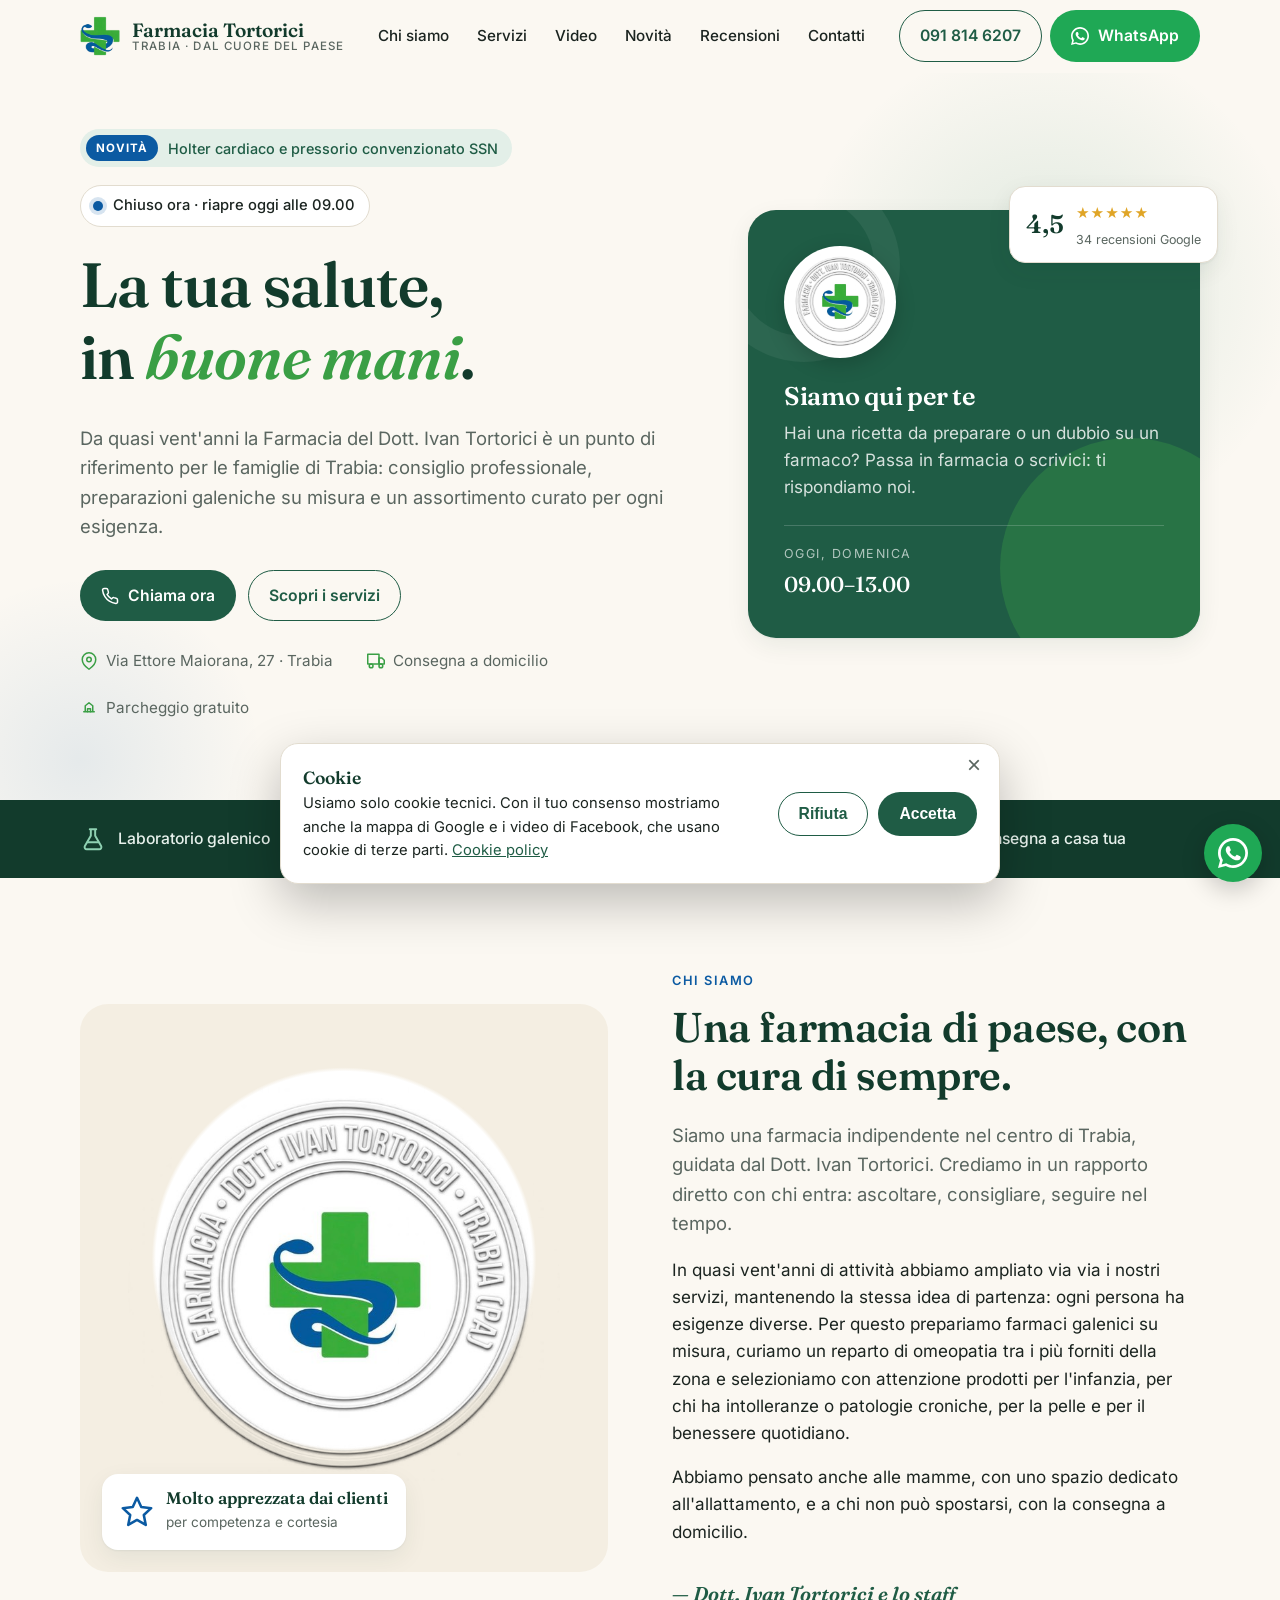
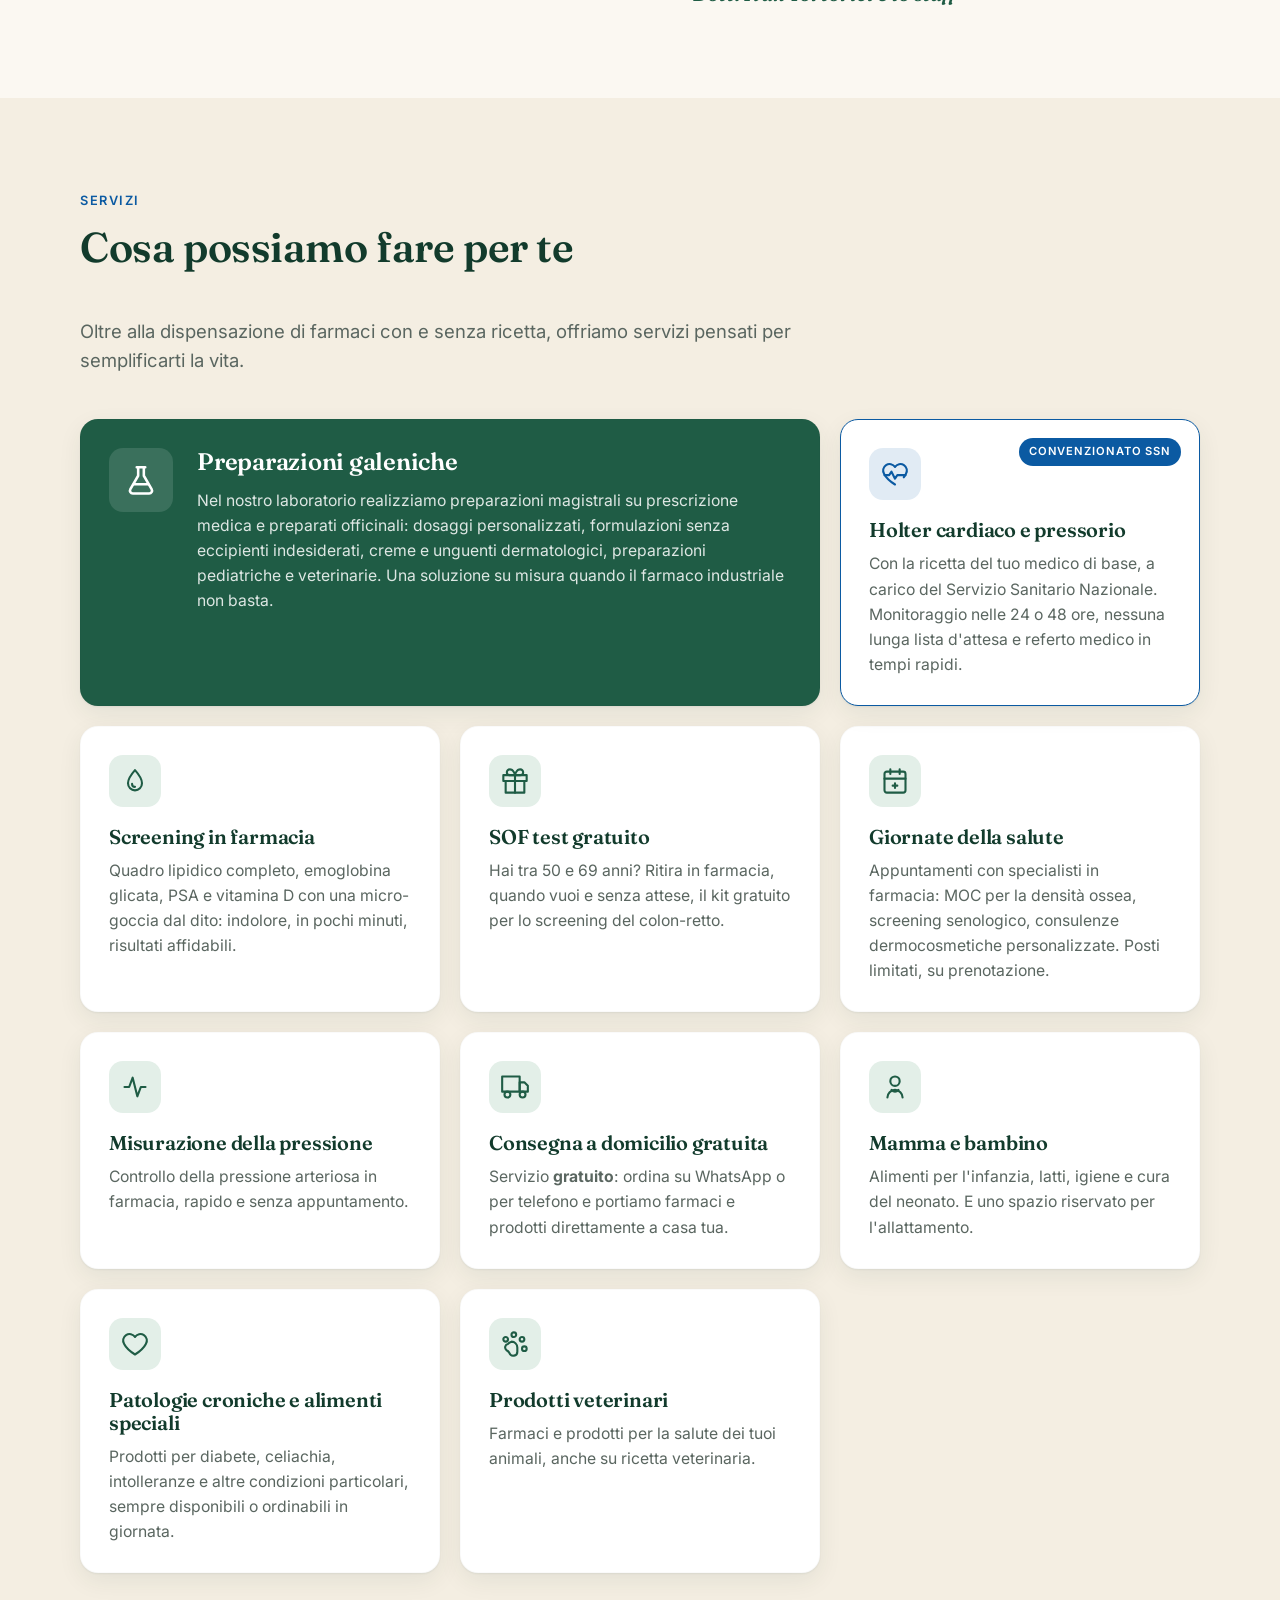
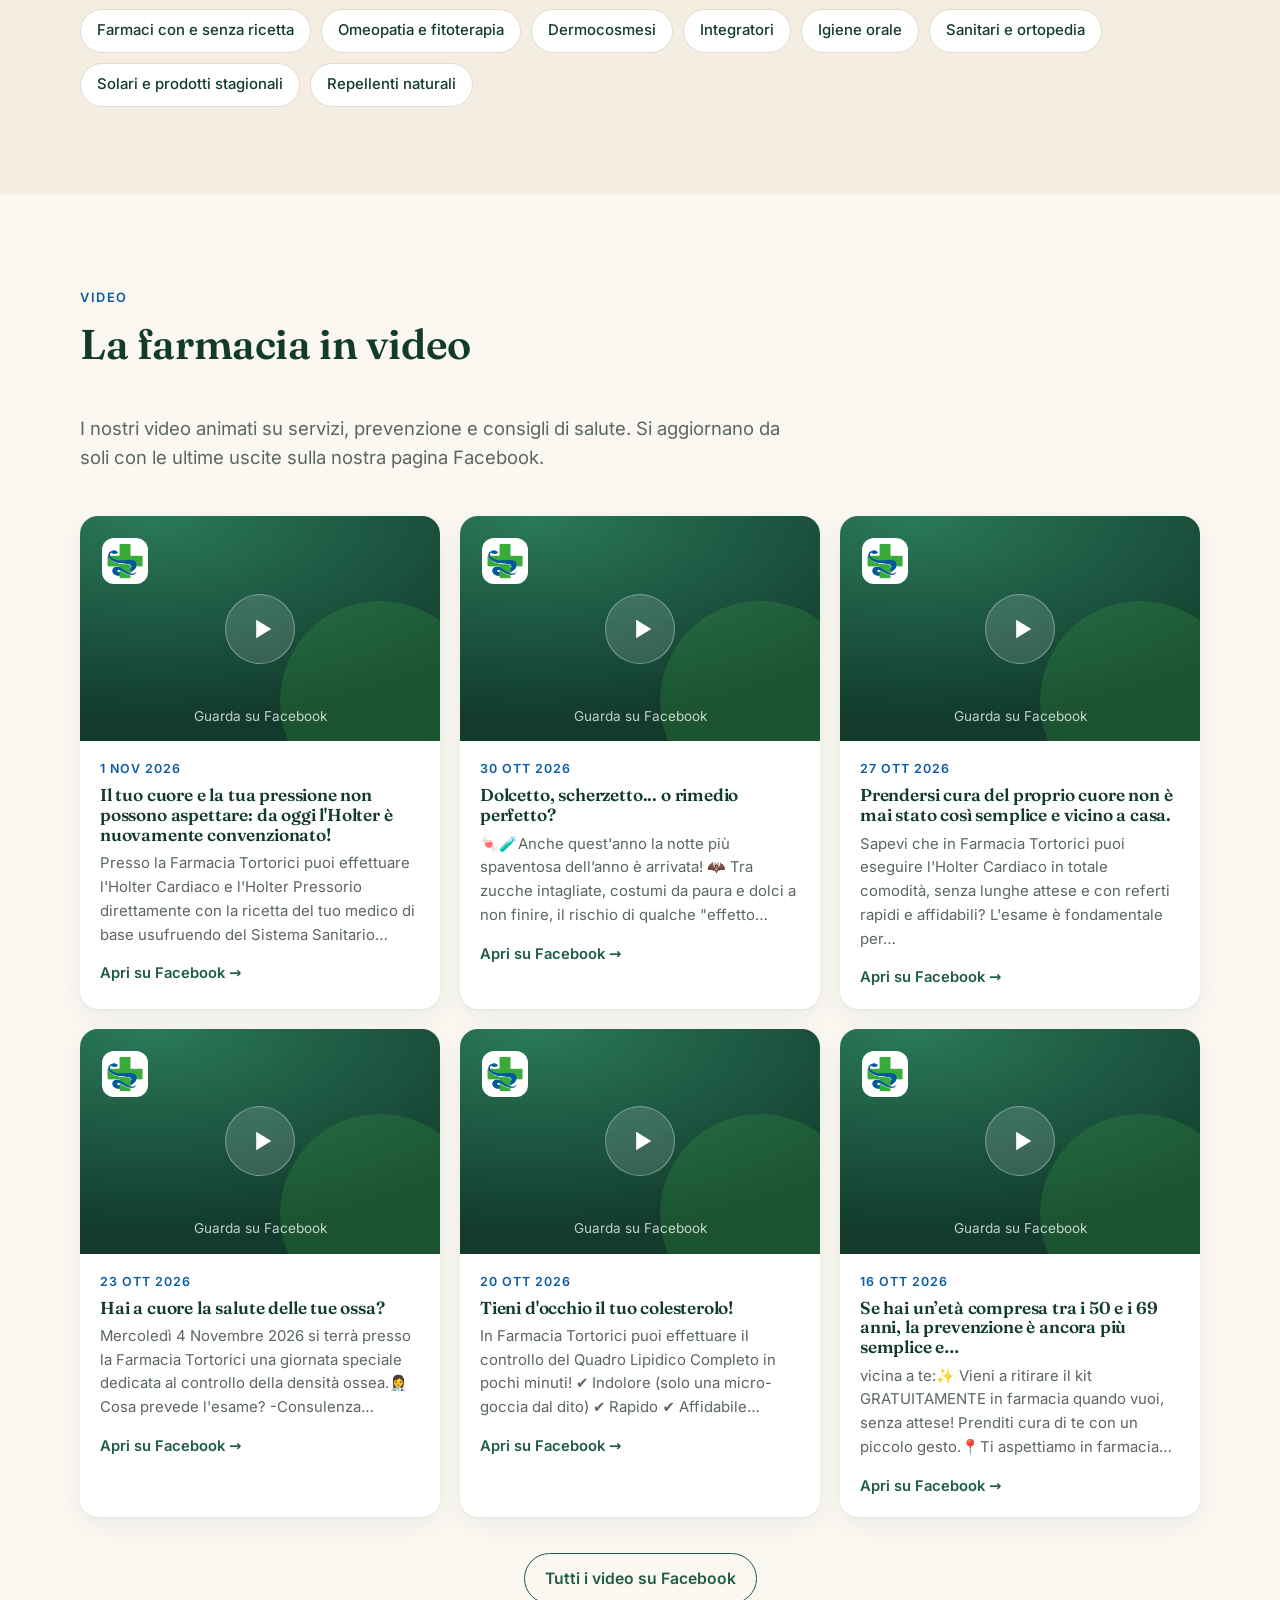
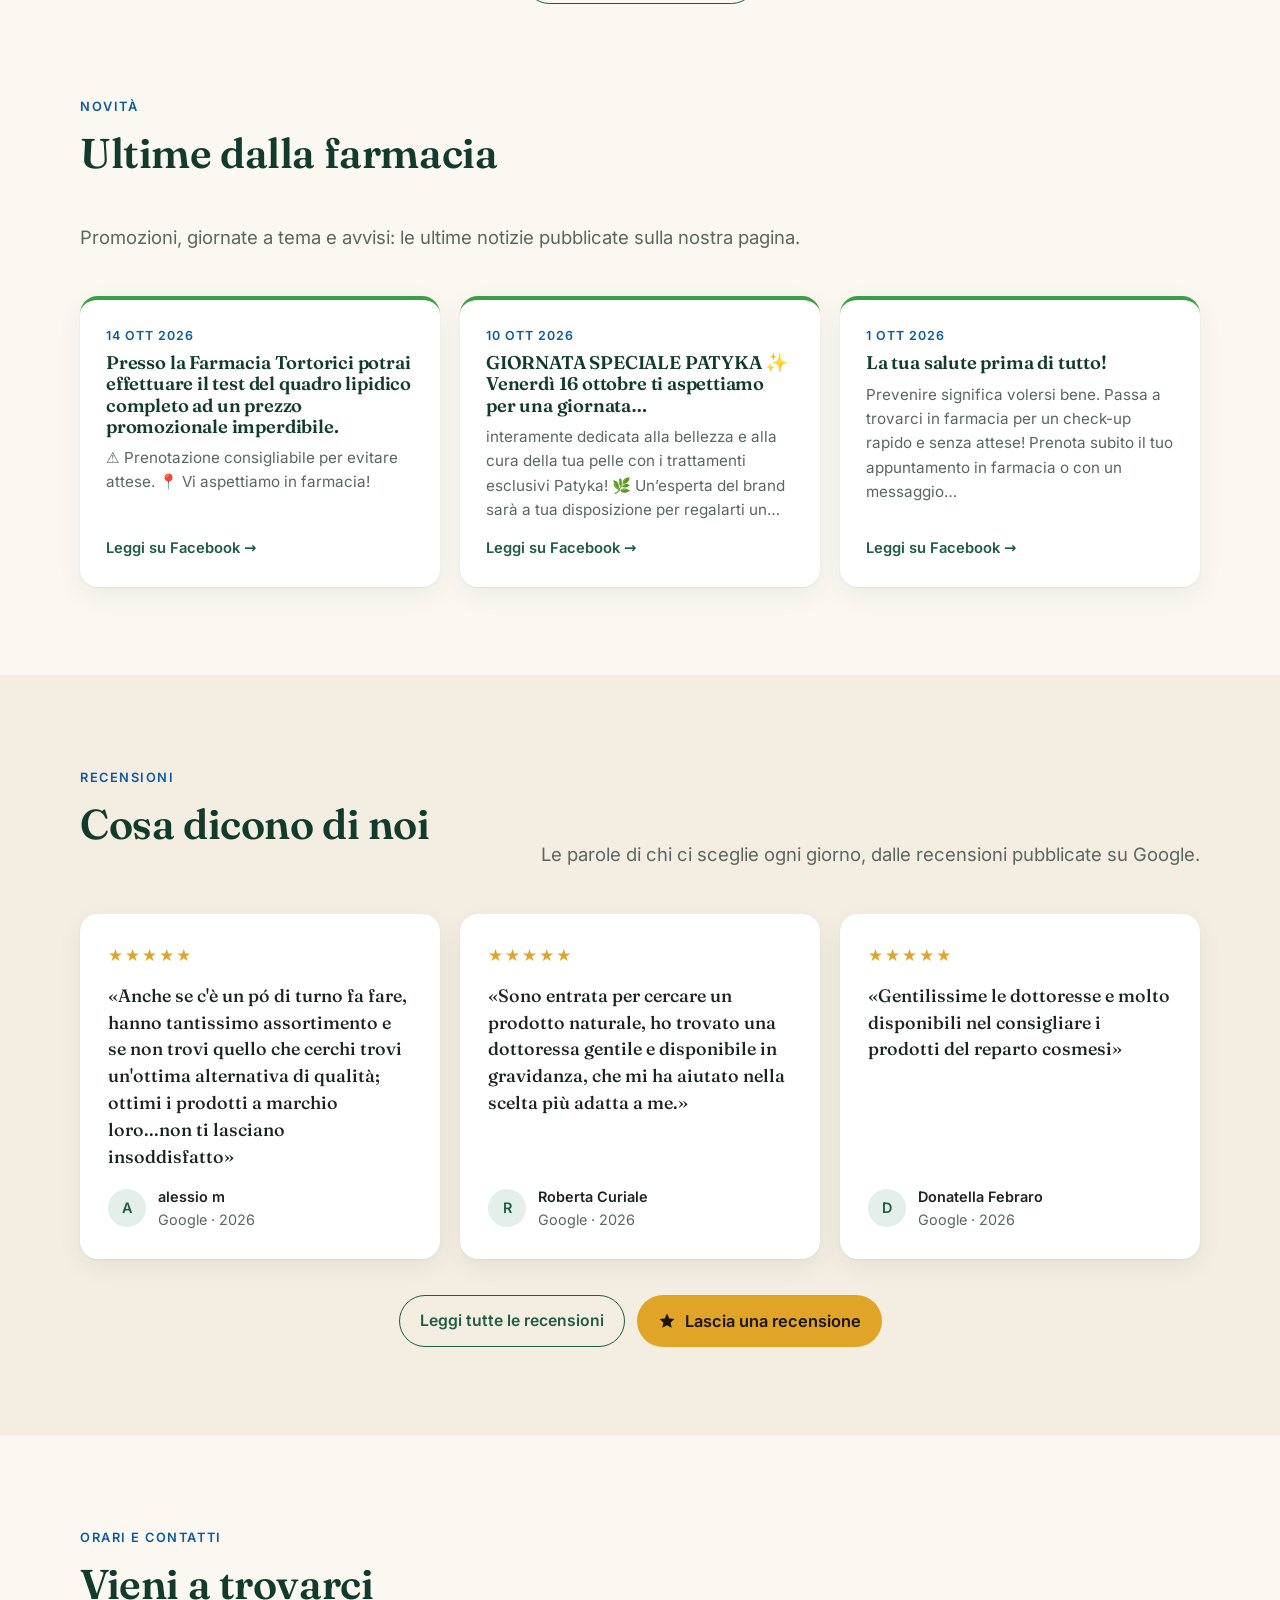
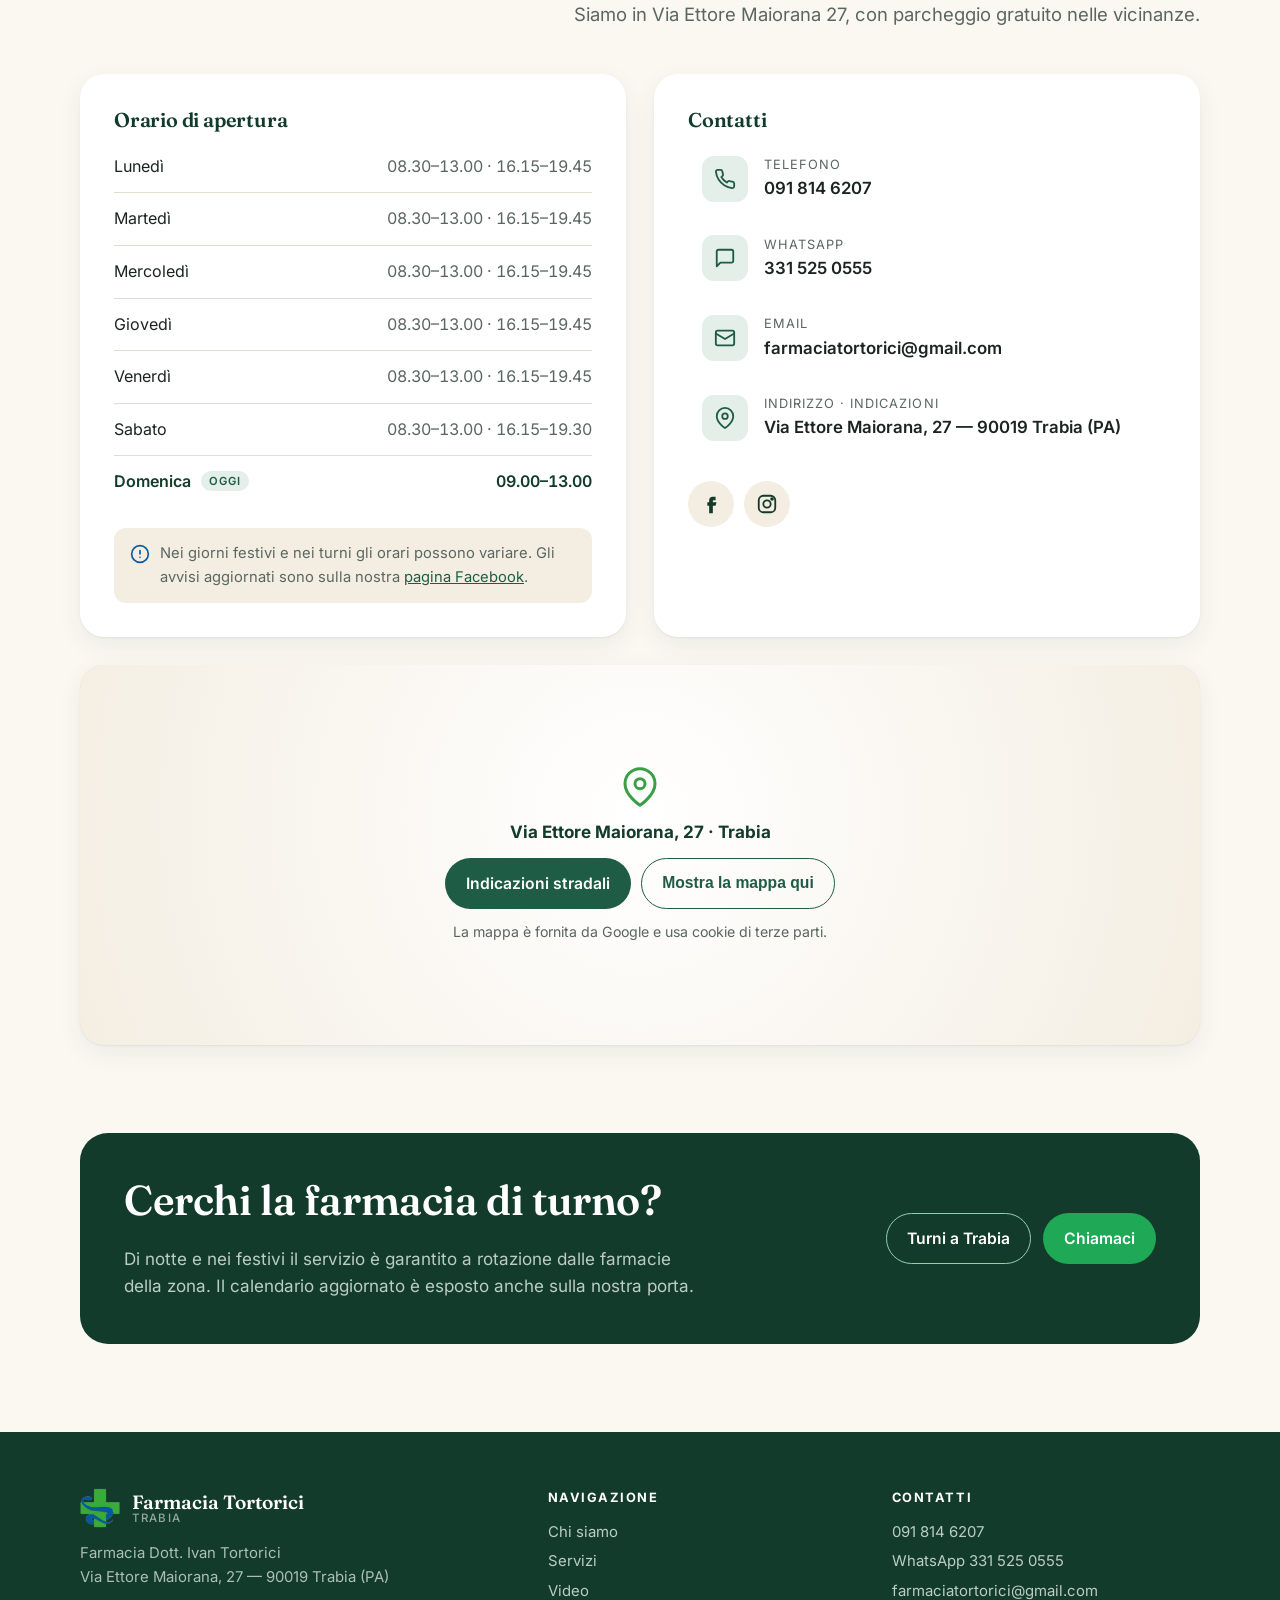
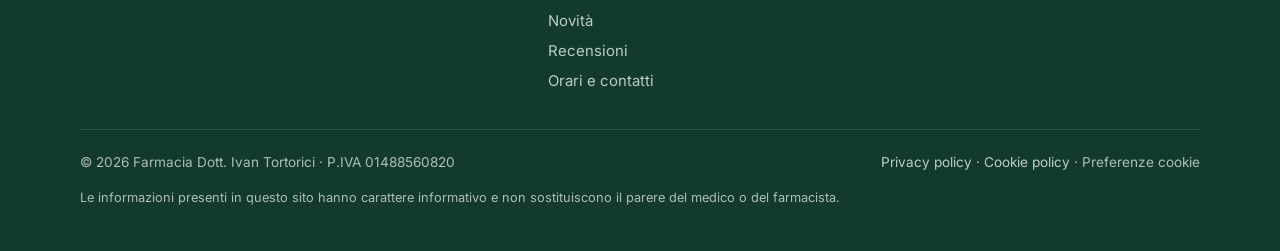
==== index.html @ 3cf0e22f "Sito ufficiale Farmacia Dott. Ivan Tortorici Sito statico per Cloudflare Pages con recensioni (D1), " ====
<!doctype html>
<html lang="it">
<head>
<meta charset="utf-8">
<meta name="viewport" content="width=device-width, initial-scale=1">
<title>Farmacia Tortorici · Trabia</title>
<meta name="description" content="Farmacia Dott. Ivan Tortorici a Trabia (PA), Via Ettore Maiorana 27. Preparazioni galeniche, omeopatia, prodotti per l'infanzia, consegna a domicilio. Tel. 091 814 6207.">
<meta name="theme-color" content="#1f5c45">
<meta property="og:title" content="Farmacia Tortorici · Trabia">
<meta property="og:description" content="La farmacia di fiducia di Trabia: consiglio professionale, preparazioni galeniche, omeopatia e consegna a domicilio.">
<meta property="og:type" content="website">
<link rel="icon" type="image/png" href="img/favicon.png">
<link rel="preload" href="fonts/inter.woff2" as="font" type="font/woff2" crossorigin>
<link rel="preload" href="fonts/fraunces.woff2" as="font" type="font/woff2" crossorigin>

<script type="application/ld+json">
{
  "@context": "https://schema.org",
  "@type": "Pharmacy",
  "name": "Farmacia Dott. Ivan Tortorici",
  "address": {
    "@type": "PostalAddress",
    "streetAddress": "Via Ettore Maiorana, 27",
    "postalCode": "90019",
    "addressLocality": "Trabia",
    "addressRegion": "PA",
    "addressCountry": "IT"
  },
  "telephone": "+39 091 814 6207",
  "email": "farmaciatortorici@gmail.com",
  "vatID": "IT01488560820",
  "sameAs": [
    "https://www.facebook.com/farmatortorici/",
    "https://www.instagram.com/farmaciatortorici_trabia/"
  ],
  "openingHoursSpecification": [
    { "@type": "OpeningHoursSpecification", "dayOfWeek": ["Monday","Tuesday","Wednesday","Thursday","Friday","Saturday"], "opens": "08:30", "closes": "13:00" },
    { "@type": "OpeningHoursSpecification", "dayOfWeek": ["Monday","Tuesday","Wednesday","Thursday","Friday"], "opens": "16:15", "closes": "19:45" },
    { "@type": "OpeningHoursSpecification", "dayOfWeek": "Saturday", "opens": "16:15", "closes": "19:30" },
    { "@type": "OpeningHoursSpecification", "dayOfWeek": "Sunday", "opens": "09:00", "closes": "13:00" }
  ]
}
</script>

<link rel="stylesheet" href="style.css">
</head>
<body>
<a href="#main" class="skip">Vai al contenuto</a>

<!-- ============ HEADER ============ -->
<header class="top" id="top">
  <div class="wrap nav">
    <a href="#top" class="brand" aria-label="Farmacia Tortorici, torna all'inizio">
      <img class="brand-mark" src="img/logo-croce.png" alt="" width="40" height="40">
      <span class="brand-name">Farmacia Tortorici<small>Trabia · dal cuore del paese</small></span>
    </a>
    <ul class="menu" id="menu">
      <li><a href="#chi-siamo">Chi siamo</a></li>
      <li><a href="#servizi">Servizi</a></li>
      <li><a href="#video">Video</a></li>
      <li><a href="#novita">Novità</a></li>
      <li><a href="recensioni.html">Recensioni</a></li>
      <li><a href="#orari">Contatti</a></li>
    </ul>
    <div class="nav-cta">
      <a class="btn btn-ghost" href="tel:+390918146207">091 814 6207</a>
      <a class="btn btn-wa" href="https://wa.me/393315250555" target="_blank" rel="noopener" aria-label="Scrivici su WhatsApp">
        <svg viewBox="0 0 24 24" fill="currentColor" aria-hidden="true"><path d="M17.5 14.4c-.3-.1-1.7-.8-2-.9-.3-.1-.5-.1-.7.1-.2.3-.8.9-.9 1.1-.2.2-.3.2-.6.1-.3-.1-1.2-.5-2.3-1.4-.9-.8-1.4-1.7-1.6-2-.2-.3 0-.5.1-.6l.4-.5c.1-.2.2-.3.3-.5.1-.2 0-.4 0-.5l-.9-2.2c-.2-.6-.5-.5-.7-.5h-.6c-.2 0-.5.1-.8.4-.3.3-1 1-1 2.5s1.1 2.9 1.2 3.1c.1.2 2.1 3.2 5.1 4.5.7.3 1.3.5 1.7.6.7.2 1.4.2 1.9.1.6-.1 1.7-.7 1.9-1.4.2-.7.2-1.2.2-1.4-.1-.1-.3-.2-.6-.3zM12 21.8c-1.8 0-3.5-.5-5-1.4l-.4-.2-3.7 1 1-3.6-.2-.4C2.7 15.6 2.2 13.8 2.2 12 2.2 6.6 6.6 2.2 12 2.2c2.6 0 5.1 1 6.9 2.9 1.8 1.8 2.9 4.3 2.9 6.9 0 5.4-4.4 9.8-9.8 9.8zM20.5 3.5C18.2 1.2 15.2 0 12 0 5.4 0 0 5.4 0 12c0 2.1.6 4.2 1.6 6L0 24l6.2-1.6c1.8 1 3.8 1.5 5.8 1.5 6.6 0 12-5.4 12-12 0-3.2-1.2-6.2-3.5-8.4z"/></svg>
        <span>WhatsApp</span>
      </a>
      <button class="burger" id="burger" aria-label="Apri menu" aria-expanded="false" aria-controls="menu">
        <svg viewBox="0 0 24 24" fill="none" stroke="currentColor" stroke-width="2" stroke-linecap="round"><path d="M4 7h16M4 12h16M4 17h16"/></svg>
      </button>
    </div>
  </div>
</header>

<main id="main">

<!-- ============ HERO ============ -->
<section class="hero">
  <div class="wrap hero-grid">
    <div class="reveal">
      <a class="novita" href="#holter"><b>Novità</b> Holter cardiaco e pressorio convenzionato SSN</a><br>
      <div class="status" id="status"><span class="dot" id="status-dot"></span><span id="status-text">Controllo orari…</span></div>
      <h1>La tua salute,<br>in <em>buone mani</em>.</h1>
      <p class="lead">Da quasi vent'anni la Farmacia del Dott. Ivan Tortorici è un punto di riferimento per le famiglie di Trabia: consiglio professionale, preparazioni galeniche su misura e un assortimento curato per ogni esigenza.</p>
      <div class="hero-actions">
        <a class="btn btn-primary" href="tel:+390918146207">
          <svg viewBox="0 0 24 24" fill="none" stroke="currentColor" stroke-width="2" stroke-linecap="round" stroke-linejoin="round" aria-hidden="true"><path d="M22 16.9v3a2 2 0 0 1-2.2 2 19.8 19.8 0 0 1-8.6-3.1 19.5 19.5 0 0 1-6-6A19.8 19.8 0 0 1 2.1 4.2 2 2 0 0 1 4.1 2h3a2 2 0 0 1 2 1.7c.1 1 .4 1.9.7 2.8a2 2 0 0 1-.5 2.1L8 9.9a16 16 0 0 0 6 6l1.3-1.3a2 2 0 0 1 2.1-.4c.9.3 1.8.6 2.8.7a2 2 0 0 1 1.7 2z"/></svg>
          Chiama ora
        </a>
        <a class="btn btn-ghost" href="#servizi">Scopri i servizi</a>
      </div>
      <div class="hero-facts">
        <div><svg viewBox="0 0 24 24" fill="none" stroke="currentColor" stroke-width="2" stroke-linecap="round" stroke-linejoin="round" aria-hidden="true"><path d="M21 10c0 7-9 13-9 13S3 17 3 10a9 9 0 0 1 18 0z"/><circle cx="12" cy="10" r="3"/></svg>Via Ettore Maiorana, 27 · Trabia</div>
        <div><svg viewBox="0 0 24 24" fill="none" stroke="currentColor" stroke-width="2" stroke-linecap="round" stroke-linejoin="round" aria-hidden="true"><rect x="1" y="3" width="15" height="13"/><path d="M16 8h4l3 3v5h-7V8z"/><circle cx="5.5" cy="18.5" r="2.5"/><circle cx="18.5" cy="18.5" r="2.5"/></svg>Consegna a domicilio</div>
        <div><svg viewBox="0 0 24 24" fill="none" stroke="currentColor" stroke-width="2" stroke-linecap="round" stroke-linejoin="round" aria-hidden="true"><path d="M5 17h14M7 17V9l5-4 5 4v8"/><path d="M10 17v-4h4v4"/></svg>Parcheggio gratuito</div>
      </div>
    </div>

    <div class="hero-card-wrap reveal">
    <aside class="hero-card" aria-label="Orario di oggi">
      <img class="seal" src="img/logo-sigillo.jpg" alt="Logo Farmacia Dott. Ivan Tortorici, Trabia">
      <h2>Siamo qui per te</h2>
      <p>Hai una ricetta da preparare o un dubbio su un farmaco? Passa in farmacia o scrivici: ti rispondiamo noi.</p>
      <div class="today">
        <div class="today-label" id="today-label">Oggi</div>
        <div class="today-hours" id="today-hours">—</div>
      </div>
    </aside>
    <a class="rating-chip" href="recensioni.html">
      <span class="score">4,5</span>
      <span><span class="stars" aria-hidden="true">★★★★★</span><small id="chip-count">Recensioni Google</small></span>
    </a>
    </div>
  </div>
</section>

<!-- ============ STRIP ============ -->
<div class="strip" aria-label="I nostri punti di forza">
  <div class="wrap">
    <ul>
      <li><svg viewBox="0 0 24 24" fill="none" stroke="currentColor" stroke-width="1.8" stroke-linecap="round" stroke-linejoin="round" aria-hidden="true"><path d="M9 3h6M10 3v6L4.5 18.5A2 2 0 0 0 6.2 21.5h11.6a2 2 0 0 0 1.7-3L14 9V3"/><path d="M7 15h10"/></svg>Laboratorio galenico</li>
      <li><svg viewBox="0 0 24 24" fill="none" stroke="currentColor" stroke-width="1.8" stroke-linecap="round" stroke-linejoin="round" aria-hidden="true"><path d="M12 21s-7-4.4-9.3-9A5.4 5.4 0 0 1 12 6a5.4 5.4 0 0 1 9.3 6c-.5 1-1.1 1.9-1.8 2.8"/><path d="M3 13h4l2-3 3 6 2-3h7"/></svg>Holter in convenzione</li>
      <li><svg viewBox="0 0 24 24" fill="none" stroke="currentColor" stroke-width="1.8" stroke-linecap="round" stroke-linejoin="round" aria-hidden="true"><circle cx="12" cy="8" r="5"/><path d="M3 21a9 9 0 0 1 18 0"/></svg>Consiglio personalizzato</li>
      <li><svg viewBox="0 0 24 24" fill="none" stroke="currentColor" stroke-width="1.8" stroke-linecap="round" stroke-linejoin="round" aria-hidden="true"><path d="M3 9l9-6 9 6v11a1 1 0 0 1-1 1H4a1 1 0 0 1-1-1z"/><path d="M9 21V12h6v9"/></svg>Consegna a casa tua</li>
    </ul>
  </div>
</div>

<!-- ============ CHI SIAMO ============ -->
<section id="chi-siamo">
  <div class="wrap about-grid">
    <div class="about-visual reveal">
      <img class="seal-big" src="img/logo-sigillo.jpg" alt="Sigillo della Farmacia Dott. Ivan Tortorici, Trabia (PA)">
      <div class="about-badge">
        <svg viewBox="0 0 24 24" fill="none" stroke="currentColor" stroke-width="1.8" stroke-linecap="round" stroke-linejoin="round" aria-hidden="true"><path d="M12 2l3 6.5 7 .8-5.2 4.8 1.4 7L12 17.6 5.8 21.1l1.4-7L2 9.3l7-.8z"/></svg>
        <div><strong>Molto apprezzata dai clienti</strong><span>per competenza e cortesia</span></div>
      </div>
    </div>
    <div class="reveal">
      <span class="eyebrow">Chi siamo</span>
      <h2>Una farmacia di paese, con la cura di sempre.</h2>
      <p class="lead">Siamo una farmacia indipendente nel centro di Trabia, guidata dal Dott. Ivan Tortorici. Crediamo in un rapporto diretto con chi entra: ascoltare, consigliare, seguire nel tempo.</p>
      <p>In quasi vent'anni di attività abbiamo ampliato via via i nostri servizi, mantenendo la stessa idea di partenza: ogni persona ha esigenze diverse. Per questo prepariamo farmaci galenici su misura, curiamo un reparto di omeopatia tra i più forniti della zona e selezioniamo con attenzione prodotti per l'infanzia, per chi ha intolleranze o patologie croniche, per la pelle e per il benessere quotidiano.</p>
      <p>Abbiamo pensato anche alle mamme, con uno spazio dedicato all'allattamento, e a chi non può spostarsi, con la consegna a domicilio.</p>
      <div class="signature">— Dott. Ivan Tortorici e lo staff</div>
    </div>
  </div>
</section>

<!-- ============ SERVIZI ============ -->
<section id="servizi">
  <div class="wrap">
    <div class="sec-head reveal">
      <div>
        <span class="eyebrow">Servizi</span>
        <h2>Cosa possiamo fare per te</h2>
      </div>
      <p class="lead">Oltre alla dispensazione di farmaci con e senza ricetta, offriamo servizi pensati per semplificarti la vita.</p>
    </div>

    <div class="grid-services">
      <article class="svc feature reveal">
        <div class="ico"><svg viewBox="0 0 24 24" fill="none" stroke="currentColor" stroke-width="1.8" stroke-linecap="round" stroke-linejoin="round" aria-hidden="true"><path d="M9 3h6M10 3v6L4.5 18.5A2 2 0 0 0 6.2 21.5h11.6a2 2 0 0 0 1.7-3L14 9V3"/><path d="M7 15h10"/></svg></div>
        <div>
          <h3>Preparazioni galeniche</h3>
          <p>Nel nostro laboratorio realizziamo preparazioni magistrali su prescrizione medica e preparati officinali: dosaggi personalizzati, formulazioni senza eccipienti indesiderati, creme e unguenti dermatologici, preparazioni pediatriche e veterinarie. Una soluzione su misura quando il farmaco industriale non basta.</p>
        </div>
      </article>

      <article class="svc holter reveal" id="holter">
        <span class="badge">Convenzionato SSN</span>
        <div class="ico"><svg viewBox="0 0 24 24" fill="none" stroke="currentColor" stroke-width="1.8" stroke-linecap="round" stroke-linejoin="round" aria-hidden="true"><path d="M12 21s-7-4.4-9.3-9A5.4 5.4 0 0 1 12 6a5.4 5.4 0 0 1 9.3 6c-.5 1-1.1 1.9-1.8 2.8"/><path d="M3 13h4l2-3 3 6 2-3h7"/></svg></div>
        <h3>Holter cardiaco e pressorio</h3>
        <p>Con la ricetta del tuo medico di base, a carico del Servizio Sanitario Nazionale. Monitoraggio nelle 24 o 48 ore, nessuna lunga lista d'attesa e referto medico in tempi rapidi.</p>
      </article>

      <article class="svc reveal">
        <div class="ico"><svg viewBox="0 0 24 24" fill="none" stroke="currentColor" stroke-width="1.8" stroke-linecap="round" stroke-linejoin="round" aria-hidden="true"><path d="M12 2.7S6 9.4 6 14a6 6 0 0 0 12 0c0-4.6-6-11.3-6-11.3z"/><path d="M9.5 14.5a2.5 2.5 0 0 0 2.5 2.5"/></svg></div>
        <h3>Screening in farmacia</h3>
        <p>Quadro lipidico completo, emoglobina glicata, PSA e vitamina D con una micro-goccia dal dito: indolore, in pochi minuti, risultati affidabili.</p>
      </article>

      <article class="svc reveal">
        <div class="ico"><svg viewBox="0 0 24 24" fill="none" stroke="currentColor" stroke-width="1.8" stroke-linecap="round" stroke-linejoin="round" aria-hidden="true"><path d="M20 12v10H4V12"/><path d="M2 7h20v5H2z"/><path d="M12 22V7"/><path d="M12 7H7.5a2.5 2.5 0 0 1 0-5C11 2 12 7 12 7zM12 7h4.5a2.5 2.5 0 0 0 0-5C13 2 12 7 12 7z"/></svg></div>
        <h3>SOF test gratuito</h3>
        <p>Hai tra 50 e 69 anni? Ritira in farmacia, quando vuoi e senza attese, il kit gratuito per lo screening del colon-retto.</p>
      </article>

      <article class="svc reveal">
        <div class="ico"><svg viewBox="0 0 24 24" fill="none" stroke="currentColor" stroke-width="1.8" stroke-linecap="round" stroke-linejoin="round" aria-hidden="true"><rect x="3" y="4" width="18" height="18" rx="2"/><path d="M16 2v4M8 2v4M3 10h18"/><path d="M12 14v4M10 16h4"/></svg></div>
        <h3>Giornate della salute</h3>
        <p>Appuntamenti con specialisti in farmacia: MOC per la densità ossea, screening senologico, consulenze dermocosmetiche personalizzate. Posti limitati, su prenotazione.</p>
      </article>

      <article class="svc reveal">
        <div class="ico"><svg viewBox="0 0 24 24" fill="none" stroke="currentColor" stroke-width="1.8" stroke-linecap="round" stroke-linejoin="round" aria-hidden="true"><path d="M3 12h4l3-8 4 16 3-8h4"/></svg></div>
        <h3>Misurazione della pressione</h3>
        <p>Controllo della pressione arteriosa in farmacia, rapido e senza appuntamento.</p>
      </article>

      <article class="svc reveal">
        <div class="ico"><svg viewBox="0 0 24 24" fill="none" stroke="currentColor" stroke-width="1.8" stroke-linecap="round" stroke-linejoin="round" aria-hidden="true"><rect x="1" y="3" width="15" height="13"/><path d="M16 8h4l3 3v5h-7V8z"/><circle cx="5.5" cy="18.5" r="2.5"/><circle cx="18.5" cy="18.5" r="2.5"/></svg></div>
        <h3>Consegna a domicilio gratuita</h3>
        <p>Servizio <strong>gratuito</strong>: ordina su WhatsApp o per telefono e portiamo farmaci e prodotti direttamente a casa tua.</p>
      </article>

      <article class="svc reveal">
        <div class="ico"><svg viewBox="0 0 24 24" fill="none" stroke="currentColor" stroke-width="1.8" stroke-linecap="round" stroke-linejoin="round" aria-hidden="true"><circle cx="12" cy="7" r="4"/><path d="M5.5 21a6.5 6.5 0 0 1 13 0"/><path d="M9 14.5c1 1 2 1.5 3 1.5s2-.5 3-1.5"/></svg></div>
        <h3>Mamma e bambino</h3>
        <p>Alimenti per l'infanzia, latti, igiene e cura del neonato. E uno spazio riservato per l'allattamento.</p>
      </article>

      <article class="svc reveal">
        <div class="ico"><svg viewBox="0 0 24 24" fill="none" stroke="currentColor" stroke-width="1.8" stroke-linecap="round" stroke-linejoin="round" aria-hidden="true"><path d="M12 21s-7-4.4-9.3-9A5.4 5.4 0 0 1 12 6a5.4 5.4 0 0 1 9.3 6c-2.3 4.6-9.3 9-9.3 9z"/></svg></div>
        <h3>Patologie croniche e alimenti speciali</h3>
        <p>Prodotti per diabete, celiachia, intolleranze e altre condizioni particolari, sempre disponibili o ordinabili in giornata.</p>
      </article>

      <article class="svc reveal">
        <div class="ico"><svg viewBox="0 0 24 24" fill="none" stroke="currentColor" stroke-width="1.8" stroke-linecap="round" stroke-linejoin="round" aria-hidden="true"><circle cx="11" cy="4" r="2"/><circle cx="18" cy="8" r="2"/><circle cx="4" cy="8" r="2"/><circle cx="20" cy="16" r="2"/><path d="M9 10a5 5 0 0 1 5 5v3.5a3.5 3.5 0 0 1-6.8 1.2 5 5 0 0 0-2.5-2.4A3 3 0 0 1 6 12a5 5 0 0 1 3-2z"/></svg></div>
        <h3>Prodotti veterinari</h3>
        <p>Farmaci e prodotti per la salute dei tuoi animali, anche su ricetta veterinaria.</p>
      </article>
    </div>

    <div class="reparti reveal" aria-label="Reparti">
      <span class="chip">Farmaci con e senza ricetta</span>
      <span class="chip">Omeopatia e fitoterapia</span>
      <span class="chip">Dermocosmesi</span>
      <span class="chip">Integratori</span>
      <span class="chip">Igiene orale</span>
      <span class="chip">Sanitari e ortopedia</span>
      <span class="chip">Solari e prodotti stagionali</span>
      <span class="chip">Repellenti naturali</span>
    </div>
  </div>
</section>

<!-- ============ VIDEO ============ -->
<section id="video">
  <div class="wrap">
    <div class="sec-head reveal">
      <div>
        <span class="eyebrow">Video</span>
        <h2>La farmacia in video</h2>
      </div>
      <p class="lead">I nostri video animati su servizi, prevenzione e consigli di salute. Si aggiornano da soli con le ultime uscite sulla nostra pagina Facebook.</p>
    </div>
    <div class="video-grid" id="video-grid"></div>
    <div class="reviews-cta reveal">
      <a class="btn btn-ghost" href="https://www.facebook.com/farmatortorici/" target="_blank" rel="noopener">Tutti i video su Facebook</a>
    </div>
  </div>
</section>

<!-- ============ NOVITÀ DA FACEBOOK ============ -->
<section id="novita" style="padding-top:0">
  <div class="wrap">
    <div class="sec-head reveal">
      <div>
        <span class="eyebrow">Novità</span>
        <h2>Ultime dalla farmacia</h2>
      </div>
      <p class="lead">Promozioni, giornate a tema e avvisi: le ultime notizie pubblicate sulla nostra pagina.</p>
    </div>
    <div class="news-grid" id="news-grid"></div>
  </div>
</section>

<!-- ============ RECENSIONI (anteprima) ============ -->
<section id="recensioni" style="background:var(--sand-100)">
  <div class="wrap">
    <div class="sec-head reveal">
      <div>
        <span class="eyebrow">Recensioni</span>
        <h2>Cosa dicono di noi</h2>
      </div>
      <p class="lead">Le parole di chi ci sceglie ogni giorno, dalle recensioni pubblicate su Google.</p>
    </div>
    <div class="reviews-grid" id="home-reviews"></div>
    <div class="reviews-cta reveal">
      <a class="btn btn-ghost" href="recensioni.html">Leggi tutte le recensioni</a>
      <a class="btn btn-review" href="recensioni.html#scrivi"><svg viewBox="0 0 24 24" fill="currentColor" aria-hidden="true"><path d="M12 2l3 6.5 7 .8-5.2 4.8 1.4 7L12 17.6 5.8 21.1l1.4-7L2 9.3l7-.8z"/></svg> Lascia una recensione</a>
    </div>
  </div>
</section>

<!-- ============ ORARI & CONTATTI ============ -->
<section id="orari">
  <div class="wrap">
    <div class="sec-head reveal">
      <div>
        <span class="eyebrow">Orari e contatti</span>
        <h2>Vieni a trovarci</h2>
      </div>
      <p class="lead">Siamo in Via Ettore Maiorana 27, con parcheggio gratuito nelle vicinanze.</p>
    </div>

    <div class="hc-grid">
      <div class="panel reveal">
        <h3>Orario di apertura</h3>
        <table class="hours" id="hours-table" aria-label="Orari settimanali"></table>
        <div class="note">
          <svg viewBox="0 0 24 24" fill="none" stroke="currentColor" stroke-width="2" stroke-linecap="round" stroke-linejoin="round" aria-hidden="true"><circle cx="12" cy="12" r="10"/><path d="M12 8v4M12 16h.01"/></svg>
          <span>Nei giorni festivi e nei turni gli orari possono variare. Gli avvisi aggiornati sono sulla nostra <a href="https://www.facebook.com/farmatortorici/" target="_blank" rel="noopener">pagina Facebook</a>.</span>
        </div>
      </div>

      <div class="panel reveal" id="contatti">
        <h3>Contatti</h3>
        <ul class="contact-list">
          <li><a href="tel:+390918146207">
            <span class="ci"><svg viewBox="0 0 24 24" fill="none" stroke="currentColor" stroke-width="2" stroke-linecap="round" stroke-linejoin="round" aria-hidden="true"><path d="M22 16.9v3a2 2 0 0 1-2.2 2 19.8 19.8 0 0 1-8.6-3.1 19.5 19.5 0 0 1-6-6A19.8 19.8 0 0 1 2.1 4.2 2 2 0 0 1 4.1 2h3a2 2 0 0 1 2 1.7c.1 1 .4 1.9.7 2.8a2 2 0 0 1-.5 2.1L8 9.9a16 16 0 0 0 6 6l1.3-1.3a2 2 0 0 1 2.1-.4c.9.3 1.8.6 2.8.7a2 2 0 0 1 1.7 2z"/></svg></span>
            <span><span class="k">Telefono</span><span class="v">091 814 6207</span></span></a></li>
          <li><a href="https://wa.me/393315250555" target="_blank" rel="noopener">
            <span class="ci"><svg viewBox="0 0 24 24" fill="none" stroke="currentColor" stroke-width="2" stroke-linecap="round" stroke-linejoin="round" aria-hidden="true"><path d="M21 15a2 2 0 0 1-2 2H7l-4 4V5a2 2 0 0 1 2-2h14a2 2 0 0 1 2 2z"/></svg></span>
            <span><span class="k">WhatsApp</span><span class="v">331 525 0555</span></span></a></li>
          <li><a href="mailto:farmaciatortorici@gmail.com">
            <span class="ci"><svg viewBox="0 0 24 24" fill="none" stroke="currentColor" stroke-width="2" stroke-linecap="round" stroke-linejoin="round" aria-hidden="true"><rect x="2" y="4" width="20" height="16" rx="2"/><path d="m22 7-10 6L2 7"/></svg></span>
            <span><span class="k">Email</span><span class="v">farmaciatortorici@gmail.com</span></span></a></li>
          <li><a href="https://www.google.com/maps/dir/?api=1&destination=Via+Ettore+Maiorana+27+90019+Trabia+PA" target="_blank" rel="noopener">
            <span class="ci"><svg viewBox="0 0 24 24" fill="none" stroke="currentColor" stroke-width="2" stroke-linecap="round" stroke-linejoin="round" aria-hidden="true"><path d="M21 10c0 7-9 13-9 13S3 17 3 10a9 9 0 0 1 18 0z"/><circle cx="12" cy="10" r="3"/></svg></span>
            <span><span class="k">Indirizzo · Indicazioni</span><span class="v">Via Ettore Maiorana, 27 — 90019 Trabia (PA)</span></span></a></li>
        </ul>
        <div class="social">
          <a href="https://www.facebook.com/farmatortorici/" target="_blank" rel="noopener" aria-label="Facebook">
            <svg viewBox="0 0 24 24" fill="currentColor" aria-hidden="true"><path d="M14 8h3V4h-3a4 4 0 0 0-4 4v2H8v4h2v8h4v-8h3l1-4h-4V8.5c0-.3.2-.5.5-.5z"/></svg></a>
          <a href="https://www.instagram.com/farmaciatortorici_trabia/" target="_blank" rel="noopener" aria-label="Instagram">
            <svg viewBox="0 0 24 24" fill="none" stroke="currentColor" stroke-width="2" aria-hidden="true"><rect x="3" y="3" width="18" height="18" rx="5"/><circle cx="12" cy="12" r="4"/><circle cx="17.5" cy="6.5" r="1" fill="currentColor"/></svg></a>
        </div>
      </div>
    </div>

    <div class="map reveal">
      <iframe title="Mappa: Farmacia Tortorici, Via Ettore Maiorana 27, Trabia" loading="lazy" referrerpolicy="no-referrer-when-downgrade"
        data-consent-src="https://www.google.com/maps?q=Farmacia+Tortorici,+Via+Ettore+Maiorana+27,+90019+Trabia+PA&output=embed" hidden></iframe>
      <div class="map-ph">
        <svg viewBox="0 0 24 24" fill="none" stroke="currentColor" stroke-width="1.8" stroke-linecap="round" stroke-linejoin="round" aria-hidden="true"><path d="M21 10c0 7-9 13-9 13S3 17 3 10a9 9 0 0 1 18 0z"/><circle cx="12" cy="10" r="3"/></svg>
        <strong>Via Ettore Maiorana, 27 · Trabia</strong>
        <div class="map-ph-actions">
          <a class="btn btn-primary" href="https://www.google.com/maps/dir/?api=1&destination=Via+Ettore+Maiorana+27+90019+Trabia+PA" target="_blank" rel="noopener">Indicazioni stradali</a>
          <button type="button" class="btn btn-ghost" data-consent-accept hidden>Mostra la mappa qui</button>
        </div>
        <small data-consent-note hidden>La mappa è fornita da Google e usa cookie di terze parti.</small>
      </div>
    </div>
  </div>
</section>

<!-- ============ TURNI ============ -->
<div class="wrap">
  <div class="turni reveal">
    <div>
      <h2>Cerchi la farmacia di turno?</h2>
      <p>Di notte e nei festivi il servizio è garantito a rotazione dalle farmacie della zona. Il calendario aggiornato è esposto anche sulla nostra porta.</p>
    </div>
    <div class="turni-actions">
      <a class="btn btn-ghost" href="https://www.farmaciediturno.org/comune.asp?cod=82073" target="_blank" rel="noopener">Turni a Trabia</a>
      <a class="btn btn-wa" href="tel:+390918146207">Chiamaci</a>
    </div>
  </div>
</div>

</main>

<!-- ============ FOOTER ============ -->
<footer>
  <div class="wrap">
    <div class="foot-grid">
      <div>
        <a href="#top" class="brand" style="margin-bottom:14px">
          <img class="brand-mark" src="img/logo-croce.png" alt="" width="40" height="40">
          <span class="brand-name">Farmacia Tortorici<small>Trabia</small></span>
        </a>
        <p>Farmacia Dott. Ivan Tortorici<br>Via Ettore Maiorana, 27 — 90019 Trabia (PA)</p>
      </div>
      <div>
        <h4>Navigazione</h4>
        <ul>
          <li><a href="#chi-siamo">Chi siamo</a></li>
          <li><a href="#servizi">Servizi</a></li>
          <li><a href="#video">Video</a></li>
          <li><a href="#novita">Novità</a></li>
          <li><a href="recensioni.html">Recensioni</a></li>
          <li><a href="#orari">Orari e contatti</a></li>
        </ul>
      </div>
      <div>
        <h4>Contatti</h4>
        <ul>
          <li><a href="tel:+390918146207">091 814 6207</a></li>
          <li><a href="https://wa.me/393315250555">WhatsApp 331 525 0555</a></li>
          <li><a href="mailto:farmaciatortorici@gmail.com">farmaciatortorici@gmail.com</a></li>
        </ul>
      </div>
    </div>
    <div class="legal">
      <span>© <span id="year"></span> Farmacia Dott. Ivan Tortorici · P.IVA 01488560820</span>
      <span><a href="privacy.html">Privacy policy</a> · <a href="cookie.html">Cookie policy</a> · <button type="button" class="linkbtn" data-cookie-prefs>Preferenze cookie</button></span>
    </div>
    <p style="margin-top:14px;font-size:.8rem">Le informazioni presenti in questo sito hanno carattere informativo e non sostituiscono il parere del medico o del farmacista.</p>
  </div>
</footer>

<a class="fab" href="https://wa.me/393315250555" target="_blank" rel="noopener" aria-label="Scrivici su WhatsApp">
  <svg viewBox="0 0 24 24" fill="currentColor" aria-hidden="true"><path d="M17.5 14.4c-.3-.1-1.7-.8-2-.9-.3-.1-.5-.1-.7.1-.2.3-.8.9-.9 1.1-.2.2-.3.2-.6.1-.3-.1-1.2-.5-2.3-1.4-.9-.8-1.4-1.7-1.6-2-.2-.3 0-.5.1-.6l.4-.5c.1-.2.2-.3.3-.5.1-.2 0-.4 0-.5l-.9-2.2c-.2-.6-.5-.5-.7-.5h-.6c-.2 0-.5.1-.8.4-.3.3-1 1-1 2.5s1.1 2.9 1.2 3.1c.1.2 2.1 3.2 5.1 4.5.7.3 1.3.5 1.7.6.7.2 1.4.2 1.9.1.6-.1 1.7-.7 1.9-1.4.2-.7.2-1.2.2-1.4-.1-.1-.3-.2-.6-.3zM12 21.8c-1.8 0-3.5-.5-5-1.4l-.4-.2-3.7 1 1-3.6-.2-.4C2.7 15.6 2.2 13.8 2.2 12 2.2 6.6 6.6 2.2 12 2.2c2.6 0 5.1 1 6.9 2.9 1.8 1.8 2.9 4.3 2.9 6.9 0 5.4-4.4 9.8-9.8 9.8zM20.5 3.5C18.2 1.2 15.2 0 12 0 5.4 0 0 5.4 0 12c0 2.1.6 4.2 1.6 6L0 24l6.2-1.6c1.8 1 3.8 1.5 5.8 1.5 6.6 0 12-5.4 12-12 0-3.2-1.2-6.2-3.5-8.4z"/></svg>
</a>

<script src="consent.js"></script>
<script src="facebook-data.js"></script>
<script src="reviews-data.js"></script>
<script>
/* ===== ORARI: modifica qui =====
   Ogni giorno: lista di fasce [apertura, chiusura] in formato "HH:MM". Lista vuota = chiuso. */
const ORARI = {
  1: [["08:30","13:00"],["16:15","19:45"]], // Lunedì
  2: [["08:30","13:00"],["16:15","19:45"]], // Martedì
  3: [["08:30","13:00"],["16:15","19:45"]], // Mercoledì
  4: [["08:30","13:00"],["16:15","19:45"]], // Giovedì
  5: [["08:30","13:00"],["16:15","19:45"]], // Venerdì
  6: [["08:30","13:00"],["16:15","19:30"]], // Sabato
  0: [["09:00","13:00"]]                    // Domenica
};
const GIORNI = ["Domenica","Lunedì","Martedì","Mercoledì","Giovedì","Venerdì","Sabato"];

function romeNow(){
  // Orario attuale in Italia, indipendentemente dal fuso del visitatore
  const s = new Date().toLocaleString("en-US",{timeZone:"Europe/Rome"});
  return new Date(s);
}
const toMin = t => { const [h,m] = t.split(":").map(Number); return h*60+m; };
const fmt = slots => slots.length ? slots.map(([a,b]) => `${a.replace(":",".")}–${b.replace(":",".")}`).join(" · ") : "Chiuso";

function render(){
  const now = romeNow(), d = now.getDay(), mins = now.getHours()*60 + now.getMinutes();

  // tabella settimanale (lunedì → domenica)
  const table = document.getElementById("hours-table");
  table.innerHTML = [1,2,3,4,5,6,0].map(i =>
    `<tr class="${i===d?"is-today":""}"><td>${GIORNI[i]}</td><td>${fmt(ORARI[i])}</td></tr>`).join("");

  document.getElementById("today-label").textContent = "Oggi, " + GIORNI[d].toLowerCase();
  document.getElementById("today-hours").textContent = fmt(ORARI[d]);

  // stato aperto/chiuso
  const today = ORARI[d];
  const cur = today.find(([a,b]) => mins >= toMin(a) && mins < toMin(b));
  const dot = document.getElementById("status-dot"), txt = document.getElementById("status-text");
  if (cur){
    dot.className = "dot open";
    txt.textContent = `Aperto ora · chiude alle ${cur[1].replace(":",".")}`;
  } else {
    dot.className = "dot closed";
    let next = today.find(([a]) => toMin(a) > mins), label = "oggi";
    if (!next){
      for (let k=1;k<=7;k++){
        const nd = (d+k)%7;
        if (ORARI[nd].length){ next = ORARI[nd][0]; label = k===1 ? "domani" : GIORNI[nd].toLowerCase(); break; }
      }
    }
    txt.textContent = next ? `Chiuso ora · riapre ${label} alle ${next[0].replace(":",".")}` : "Chiuso ora";
  }
}
render();
setInterval(render, 60000);

/* ===== RECENSIONI GOOGLE (reviews-data.js) ===== */
(function(){
  const R = window.REVIEWS; if (!R) return;
  const esc = t => t.replace(/[&<>"]/g, c => ({"&":"&amp;","<":"&lt;",">":"&gt;",'"':"&quot;"}[c]));
  document.querySelector(".rating-chip .score").textContent = R.media.toFixed(1).replace(".", ",");
  document.getElementById("chip-count").textContent = `${R.totale} recensioni Google`;
  const pick = R.recensioni.filter(r => r.testo && r.stelle === 5 && r.testo.length > 60).slice(0, 3);
  document.getElementById("home-reviews").innerHTML = pick.map(r => `
      <figure class="review reveal">
        <div class="rstars" aria-label="5 stelle su 5">★★★★★</div>
        <blockquote>«${esc(r.testo)}»</blockquote>
        <figcaption><span class="av">${esc(r.nome.trim()[0].toUpperCase())}</span><span><b>${esc(r.nome)}</b>Google · ${r.anno}</span></figcaption>
      </figure>`).join("");
})();

/* ===== CONTENUTI DA FACEBOOK (file facebook-data.js, aggiornato via Metricool) ===== */
(function(){
  const posts = (window.FB_POSTS || []);
  const esc = t => t.replace(/[&<>"]/g, c => ({"&":"&amp;","<":"&lt;",">":"&gt;",'"':"&quot;"}[c]));
  const MESI = ["gen","feb","mar","apr","mag","giu","lug","ago","set","ott","nov","dic"];
  const fdate = d => { const [y,m,g] = d.split("-"); return `${+g} ${MESI[+m-1]} ${y}`; };
  const strip = t => t.replace(/^[^\p{L}\p{N}]+/u, "");
  function split(t){
    const flat = t.replace(/\s*\n+\s*/g, " ").replace(/([.!?])(?=\p{Lu})/gu, "$1 ").trim();
    // prima frase "vera": termina con . ! ? non seguito/preceduto da altri punti
    const m = flat.match(/^(.{20,120}?[^.][.!?])(?![.!?])(\s|$)/u);
    let title, rest;
    if (m) { title = m[1]; rest = flat.slice(m[1].length); }
    else { const cut = flat.slice(0, 90).replace(/\s\S*$/, ""); title = cut + "…"; rest = flat.slice(cut.length); }
    let body = rest.trim();
    if (body.length > 170) body = body.slice(0, 168).replace(/\s\S*$/, "") + "…";
    return { title: strip(title), body };
  }
  // embed del player Facebook solo sul sito pubblicato (non in anteprima)
  const canEmbed = window.Consenso ? Consenso.esterni() : false;
  const play = '<svg viewBox="0 0 24 24" fill="currentColor" aria-hidden="true"><path d="M7 4v16l13-8z"/></svg>';

  const videos = posts.filter(p => p.tipo === "video" && p.testo.length >= 100).slice(0, 6);
  function renderVideos(canEmbed){
  document.getElementById("video-grid").innerHTML = videos.map(v => {
    const { title, body } = split(v.testo);
    const frame = canEmbed
      ? `<iframe src="https://www.facebook.com/plugins/video.php?href=${encodeURIComponent(v.link)}&show_text=false" loading="lazy" allow="encrypted-media; picture-in-picture; fullscreen" allowfullscreen title="${esc(title)}"></iframe>`
      : `<a class="vposter" href="${v.link}" target="_blank" rel="noopener" aria-label="Guarda su Facebook: ${esc(title)}">
           <img src="img/logo-croce.png" alt="" class="vlogo"><span class="play">${play}</span><span class="soon">Guarda su Facebook</span></a>`;
    return `<article class="vcard reveal">
      <div class="vframe">${frame}</div>
      <div class="vbody"><time>${fdate(v.data)}</time><h3>${esc(title)}</h3><p>${esc(body)}</p>
        <a class="more" href="${v.link}" target="_blank" rel="noopener">Apri su Facebook →</a></div>
    </article>`;
  }).join("");
  document.querySelectorAll("#video-grid .reveal").forEach(el => el.classList.add("in"));
  }
  renderVideos(canEmbed);
  document.addEventListener("consenso", () => renderVideos(Consenso.esterni()));

  const news = posts.filter(p => p.tipo !== "video" && p.testo.length >= 60).slice(0, 3);
  document.getElementById("news-grid").innerHTML = news.map(n => {
    const { title, body } = split(n.testo);
    return `<a class="news reveal" href="${n.link}" target="_blank" rel="noopener">
      <time>${fdate(n.data)}</time><h3>${esc(title)}</h3><p>${esc(body)}</p><span class="more">Leggi su Facebook →</span></a>`;
  }).join("");
})();
document.getElementById("year").textContent = new Date().getFullYear();

/* header ombra allo scroll */
const hdr = document.getElementById("top");
addEventListener("scroll", () => hdr.classList.toggle("scrolled", scrollY > 8), {passive:true});

/* menu mobile */
const burger = document.getElementById("burger"), menu = document.getElementById("menu");
burger.addEventListener("click", () => {
  const open = menu.classList.toggle("open");
  burger.setAttribute("aria-expanded", open);
});
menu.querySelectorAll("a").forEach(a => a.addEventListener("click", () => {
  menu.classList.remove("open"); burger.setAttribute("aria-expanded", false);
}));

/* animazioni in entrata */
if ("IntersectionObserver" in window){
  const io = new IntersectionObserver(es => es.forEach(e => {
    if (e.isIntersecting){ e.target.classList.add("in"); io.unobserve(e.target); }
  }), {threshold:.12});
  document.querySelectorAll(".reveal").forEach(el => io.observe(el));
} else {
  document.querySelectorAll(".reveal").forEach(el => el.classList.add("in"));
}
</script>
</body>
</html>
---- style.css ----
@font-face{font-family:"Inter";font-style:normal;font-weight:400 700;font-display:swap;src:url(fonts/inter.woff2) format("woff2")}
@font-face{font-family:"Fraunces";font-style:normal;font-weight:500 600;font-display:swap;src:url(fonts/fraunces.woff2) format("woff2")}
@font-face{font-family:"Fraunces";font-style:italic;font-weight:600;font-display:swap;src:url(fonts/fraunces-italic.woff2) format("woff2")}
:root{
  --green-900:#123b2c;
  --green-700:#1f5c45;
  --green-500:#3a9f45;
  --green-100:#e3efe8;
  --sand-50:#fbf8f2;
  --sand-100:#f4eee2;
  --sand-200:#e8dfcc;
  --terra:#0b5aa2;
  --ink:#1b2420;
  --muted:#5a6660;
  --line:#e2dccf;
  --card:#ffffff;
  --radius:18px;
  --shadow:0 1px 2px rgba(18,59,44,.06),0 8px 24px rgba(18,59,44,.07);
  --maxw:1160px;
  --heading:#123b2c;
  --header-bg:rgba(251,248,242,.92);
  --icon-bg:#e3efe8;
  --icon-ink:#1f5c45;
  --link:#1f5c45;
}
@media (prefers-color-scheme:dark){
  :root:not([data-theme="light"]){
    --sand-50:#0f1814;--sand-100:#15221c;--sand-200:#22332a;--card:#1a2a22;
    --ink:#e6eee9;--muted:#a6b4ac;--line:#2b3c33;--heading:#e9f3ee;
    --header-bg:rgba(15,24,20,.9);--icon-bg:#1f3b2f;--icon-ink:#8fd1b2;--link:#8fd1b2;--terra:#6fb0f0;
    --shadow:0 1px 2px rgba(0,0,0,.3),0 8px 24px rgba(0,0,0,.3);
  }
}
:root[data-theme="dark"]{
  --sand-50:#0f1814;--sand-100:#15221c;--sand-200:#22332a;--card:#1a2a22;
  --ink:#e6eee9;--muted:#a6b4ac;--line:#2b3c33;--heading:#e9f3ee;
  --header-bg:rgba(15,24,20,.9);--icon-bg:#1f3b2f;--icon-ink:#8fd1b2;--link:#8fd1b2;--terra:#6fb0f0;
  --shadow:0 1px 2px rgba(0,0,0,.3),0 8px 24px rgba(0,0,0,.3);
}
*{box-sizing:border-box}
html{scroll-behavior:smooth;scroll-padding-top:84px}
body{margin:0;font-family:Inter,system-ui,-apple-system,"Segoe UI",sans-serif;color:var(--ink);background:var(--sand-50);line-height:1.6;font-size:17px;-webkit-font-smoothing:antialiased}
img,svg{display:block;max-width:100%}
a{color:var(--link)}
h1,h2,h3{font-family:Fraunces,Georgia,serif;font-weight:600;line-height:1.15;margin:0 0 .5em;letter-spacing:-.01em;color:var(--heading)}
h1{font-size:clamp(2.3rem,5.5vw,3.9rem)}
h2{font-size:clamp(1.8rem,3.6vw,2.6rem)}
h3{font-size:1.25rem}
p{margin:0 0 1em}
.wrap{max-width:var(--maxw);margin:0 auto;padding:0 20px}
.eyebrow{display:inline-block;font-size:.8rem;font-weight:600;letter-spacing:.12em;text-transform:uppercase;color:var(--terra);margin-bottom:.8rem}
section{padding:88px 0}
.lead{font-size:1.15rem;color:var(--muted);max-width:60ch}

/* skip link */
.skip{position:absolute;left:-999px;top:8px;background:var(--green-700);color:#fff;padding:8px 14px;border-radius:8px;z-index:100}
.skip:focus{left:12px}

/* Header */
header.top{position:sticky;top:0;z-index:50;background:var(--header-bg);backdrop-filter:saturate(1.4) blur(10px);border-bottom:1px solid transparent;transition:border-color .2s}
header.top.scrolled{border-bottom-color:var(--line)}
.nav{display:flex;align-items:center;justify-content:space-between;height:72px;gap:16px}
.brand{display:flex;align-items:center;gap:12px;text-decoration:none;color:var(--heading)}
.brand-mark{width:40px;height:40px;flex:none}
.brand-name{font-family:Fraunces,Georgia,serif;font-weight:600;font-size:1.2rem;line-height:1.05}
.brand-name small{display:block;font-family:Inter,sans-serif;font-weight:500;font-size:.72rem;letter-spacing:.1em;text-transform:uppercase;color:var(--muted)}
.menu{display:flex;gap:4px;list-style:none;margin:0;padding:0}
.menu a{display:block;padding:8px 14px;border-radius:999px;text-decoration:none;color:var(--ink);font-weight:500;font-size:.95rem}
.menu a:hover{background:var(--sand-100)}
.nav-cta{display:flex;gap:8px;align-items:center}
.btn{display:inline-flex;align-items:center;gap:9px;padding:12px 20px;border-radius:999px;font-weight:600;font-size:.98rem;text-decoration:none;border:1.5px solid transparent;transition:transform .15s,background .15s,box-shadow .15s;cursor:pointer;white-space:nowrap}
.btn svg{width:18px;height:18px;flex:none}
.btn-primary{background:var(--green-700);color:#fff}
.btn-primary:hover{background:var(--green-900);transform:translateY(-1px)}
.btn-wa{background:#1fa855;color:#fff}
.btn-wa:hover{background:#178a45;transform:translateY(-1px)}
.btn-ghost{border-color:var(--link);color:var(--link);background:transparent}
.btn-ghost:hover{background:var(--icon-bg)}
.burger{display:none;background:none;border:0;padding:8px;cursor:pointer;color:var(--heading)}
.burger svg{width:28px;height:28px}

/* Hero */
.hero{padding:56px 0 80px;position:relative;overflow:hidden}
.hero-grid{display:grid;grid-template-columns:1.15fr .85fr;gap:56px;align-items:center}
.hero h1 em{font-style:italic;color:var(--green-500)}
.hero .lead{margin-bottom:1.8rem}
.hero-actions{display:flex;flex-wrap:wrap;gap:12px;margin-bottom:28px}
.status{display:inline-flex;align-items:center;gap:10px;padding:8px 14px 8px 12px;background:var(--card);border:1px solid var(--line);border-radius:999px;font-size:.92rem;font-weight:500;margin-bottom:22px}
.dot{width:10px;height:10px;border-radius:50%;background:#aaa;box-shadow:0 0 0 4px rgba(0,0,0,.05)}
.dot.open{background:#22a35a;box-shadow:0 0 0 4px rgba(34,163,90,.18)}
.dot.closed{background:var(--terra);box-shadow:0 0 0 4px rgba(11,90,162,.16)}
.hero-facts{display:flex;flex-wrap:wrap;gap:22px 34px;color:var(--muted);font-size:.95rem}
.hero-facts div{display:flex;align-items:center;gap:8px}
.hero-facts svg{width:18px;height:18px;color:var(--green-500)}

.hero-card{position:relative;background:var(--green-700);color:#fff;border-radius:28px;padding:36px;box-shadow:var(--shadow);overflow:hidden;isolation:isolate}
.hero-card::before{content:"";position:absolute;inset:auto -60px -60px auto;width:260px;height:260px;border-radius:50%;background:var(--green-500);opacity:.35;z-index:-1}
.hero-card::after{content:"";position:absolute;top:-40px;left:-40px;width:140px;height:140px;border-radius:50%;border:26px solid rgba(255,255,255,.06);z-index:-1}
.hero-card .cross{width:72px;height:72px;margin-bottom:26px}
.hero-card h2{color:#fff;font-size:1.6rem;margin-bottom:.3em}
.hero-card p{color:rgba(255,255,255,.82);margin-bottom:1.4em}
.today{border-top:1px solid rgba(255,255,255,.18);padding-top:18px}
.today-label{font-size:.78rem;text-transform:uppercase;letter-spacing:.12em;color:rgba(255,255,255,.65);margin-bottom:4px}
.today-hours{font-family:Fraunces,serif;font-size:1.35rem}
.hero-card a{color:#fff}

/* Values strip */
.strip{background:var(--green-900);color:#e7f1ec;padding:26px 0}
.strip ul{list-style:none;margin:0;padding:0;display:grid;grid-template-columns:repeat(4,1fr);gap:18px}
.strip li{display:flex;align-items:center;gap:12px;font-weight:500;font-size:.98rem}
.strip svg{width:26px;height:26px;color:#8fd1b2;flex:none}

/* About */
.about-grid{display:grid;grid-template-columns:1fr 1fr;gap:64px;align-items:center}
.about-visual{position:relative;aspect-ratio:4/4.3;border-radius:28px;background:var(--sand-100);overflow:hidden;display:grid;place-items:center}
.about-visual svg{width:78%;height:auto}
.about-badge{position:absolute;left:22px;bottom:22px;background:var(--card);border-radius:16px;padding:14px 18px;box-shadow:var(--shadow);display:flex;gap:12px;align-items:center;max-width:80%}
.about-badge strong{font-family:Fraunces,serif;font-size:1.05rem;color:var(--heading);display:block;line-height:1.2}
.about-badge span{font-size:.85rem;color:var(--muted)}
.about-badge svg{width:34px;height:34px;color:var(--terra);flex:none}
.signature{margin-top:1.6em;font-family:Fraunces,serif;font-style:italic;font-size:1.25rem;color:var(--link)}

/* Services */
#servizi{background:var(--sand-100)}
.sec-head{display:flex;justify-content:space-between;align-items:end;gap:24px;margin-bottom:44px;flex-wrap:wrap}
.sec-head .lead{margin:0}
.grid-services{display:grid;grid-template-columns:repeat(3,1fr);gap:20px}
.svc{background:var(--card);border-radius:var(--radius);padding:28px;box-shadow:var(--shadow);border:1px solid rgba(0,0,0,.02);transition:transform .2s,box-shadow .2s}
.svc:hover{transform:translateY(-3px);box-shadow:0 2px 4px rgba(18,59,44,.06),0 16px 36px rgba(18,59,44,.1)}
.svc .ico{width:52px;height:52px;border-radius:14px;background:var(--icon-bg);color:var(--icon-ink);display:grid;place-items:center;margin-bottom:18px}
.svc .ico svg{width:28px;height:28px}
.svc.feature{grid-column:span 2;background:var(--green-700);color:#fff;display:grid;grid-template-columns:auto 1fr;gap:24px;align-items:start}
.svc.feature h3{color:#fff;font-size:1.5rem}
.svc.feature p{color:rgba(255,255,255,.85)}
.svc.feature .ico{background:rgba(255,255,255,.12);color:#fff;width:64px;height:64px}
.svc.feature .ico svg{width:34px;height:34px}
.svc p{color:var(--muted);margin:0;font-size:.98rem}
.tag{display:inline-block;margin-top:14px;font-size:.78rem;font-weight:600;color:var(--terra);letter-spacing:.06em;text-transform:uppercase}

/* Reparti */
.reparti{display:flex;flex-wrap:wrap;gap:10px;margin-top:36px}
.chip{background:var(--card);border:1px solid var(--line);border-radius:999px;padding:9px 16px;font-size:.93rem;font-weight:500;color:var(--heading)}

/* Hours + contact */
.hc-grid{display:grid;grid-template-columns:1fr 1fr;gap:28px}
.panel{background:var(--card);border-radius:24px;padding:34px;box-shadow:var(--shadow)}
.hours{width:100%;border-collapse:collapse;font-size:1rem}
.hours td{padding:13px 0;border-bottom:1px solid var(--line)}
.hours tr:last-child td{border-bottom:0}
.hours td:last-child{text-align:right;font-variant-numeric:tabular-nums;color:var(--muted);white-space:nowrap;padding-left:12px}
@media (max-width:640px){.hours{font-size:.92rem}.hours tr.is-today td:first-child::after{display:none}}
.hours tr.is-today td{font-weight:600;color:var(--heading)}
.hours tr.is-today td:first-child::after{content:"Oggi";margin-left:10px;font-size:.7rem;letter-spacing:.08em;text-transform:uppercase;background:var(--icon-bg);color:var(--icon-ink);padding:3px 8px;border-radius:999px;vertical-align:2px}
.note{margin-top:20px;padding:14px 16px;background:var(--sand-100);border-radius:12px;font-size:.92rem;color:var(--muted);display:flex;gap:10px}
.note svg{width:20px;height:20px;flex:none;color:var(--terra);margin-top:2px}
.contact-list{list-style:none;margin:0 0 26px;padding:0;display:grid;gap:4px}
.contact-list li a,.contact-list li>div{display:flex;gap:16px;align-items:center;padding:14px;border-radius:14px;text-decoration:none;color:var(--ink);transition:background .15s}
.contact-list li a:hover{background:var(--sand-50)}
.contact-list .ci{width:46px;height:46px;border-radius:12px;background:var(--icon-bg);color:var(--icon-ink);display:grid;place-items:center;flex:none}
.contact-list .ci svg{width:22px;height:22px}
.contact-list .k{font-size:.8rem;color:var(--muted);text-transform:uppercase;letter-spacing:.08em;display:block}
.contact-list .v{font-weight:600;font-size:1.05rem;word-break:break-word}
.social{display:flex;gap:10px}
.social a{width:46px;height:46px;border-radius:50%;display:grid;place-items:center;background:var(--sand-100);color:var(--heading);transition:background .15s,color .15s}
.social a:hover{background:var(--green-700);color:#fff}
.social svg{width:22px;height:22px}
.map{margin-top:28px;border-radius:24px;overflow:hidden;box-shadow:var(--shadow);height:380px;background:var(--sand-200)}
.map iframe{width:100%;height:100%;border:0;display:block}

/* Turni */
.turni{background:var(--green-900);color:#e7f1ec;border-radius:28px;padding:44px;display:grid;grid-template-columns:1.4fr 1fr;gap:32px;align-items:center}
.turni h2{color:#fff}
.turni p{color:rgba(231,241,236,.8);margin:0}
.turni .btn-ghost{border-color:#8fd1b2;color:#fff}
.turni .btn-ghost:hover{background:rgba(255,255,255,.08)}
.turni-actions{display:flex;flex-wrap:wrap;gap:12px;justify-content:flex-end}

/* Footer */
footer{background:var(--sand-100);padding:56px 0 30px;margin-top:88px;font-size:.93rem;color:var(--muted)}
.foot-grid{display:grid;grid-template-columns:1.4fr 1fr 1fr;gap:36px;margin-bottom:36px}
footer h4{font-family:Inter,sans-serif;font-size:.8rem;text-transform:uppercase;letter-spacing:.12em;color:var(--heading);margin:0 0 12px}
footer ul{list-style:none;margin:0;padding:0;display:grid;gap:6px}
footer a{color:var(--muted);text-decoration:none}
footer a:hover{color:var(--link);text-decoration:underline}
.legal{border-top:1px solid var(--line);padding-top:22px;display:flex;justify-content:space-between;gap:16px;flex-wrap:wrap;font-size:.85rem}

/* Floating WA */
.fab{position:fixed;right:18px;bottom:18px;z-index:60;width:58px;height:58px;border-radius:50%;background:#1fa855;color:#fff;display:grid;place-items:center;box-shadow:0 8px 24px rgba(0,0,0,.2);transition:transform .15s}
.fab:hover{transform:scale(1.06)}
.fab svg{width:30px;height:30px}

/* Reveal */
.reveal{opacity:0;transform:translateY(16px);transition:opacity .6s ease,transform .6s ease}
.reveal.in{opacity:1;transform:none}
@media (prefers-reduced-motion:reduce){.reveal{opacity:1;transform:none;transition:none}html{scroll-behavior:auto}}

/* Responsive */
@media (max-width:1000px){
  .menu,.nav-cta .btn-ghost{display:none}
  .burger{display:block}
  .menu.open{display:flex;flex-direction:column;position:absolute;top:72px;left:0;right:0;background:var(--sand-50);padding:12px 16px 20px;border-bottom:1px solid var(--line);box-shadow:0 12px 24px rgba(0,0,0,.06)}
  .menu.open a{padding:14px 12px;font-size:1.05rem}
  .hero-grid,.about-grid,.hc-grid,.turni{grid-template-columns:1fr}
  .about-visual{max-width:520px;aspect-ratio:4/3}
  .grid-services{grid-template-columns:1fr 1fr}
  .strip ul{grid-template-columns:1fr 1fr}
  .turni-actions{justify-content:flex-start}
  .foot-grid{grid-template-columns:1fr 1fr}
}
@media (max-width:640px){
  body{font-size:16px}
  .wrap{padding:0 16px}
  section{padding:64px 0}
  .hero{padding:32px 0 56px}
  .nav-cta .btn-primary span{display:none}
  .nav-cta .btn-primary{padding:11px}
  .grid-services{grid-template-columns:1fr}
  .svc.feature{grid-column:auto;grid-template-columns:1fr}
  .strip ul{grid-template-columns:1fr}
  .panel,.turni{padding:24px}
  .hero-card{padding:28px}
  .foot-grid{grid-template-columns:1fr}
  .map{height:300px}
  .brand-name{font-size:1.05rem}
}

/* ===== v2: rifiniture ===== */
.hero::before{content:"";position:absolute;inset:-20% -10% auto auto;width:720px;height:720px;border-radius:50%;
  background:radial-gradient(closest-side,rgba(47,138,103,.14),transparent 70%);pointer-events:none;z-index:-1}
.hero::after{content:"";position:absolute;left:-180px;bottom:-220px;width:520px;height:520px;border-radius:50%;
  background:radial-gradient(closest-side,rgba(11,90,162,.09),transparent 70%);pointer-events:none;z-index:-1}
.hero{isolation:isolate}
.hero-card-wrap{position:relative}
.rating-chip{position:absolute;left:-26px;bottom:-22px;background:var(--card);color:var(--ink);border-radius:16px;padding:12px 16px;box-shadow:var(--shadow);display:flex;align-items:center;gap:12px;text-decoration:none;border:1px solid var(--line)}
.rating-chip .score{font-family:Fraunces,serif;font-size:1.6rem;font-weight:600;color:var(--heading);line-height:1}
.rating-chip .stars{color:#e0a526;letter-spacing:1px;font-size:.95rem;line-height:1}
.rating-chip small{display:block;color:var(--muted);font-size:.78rem;margin-top:3px}
.novita{display:inline-flex;align-items:center;gap:10px;margin-bottom:18px;padding:6px 14px 6px 6px;border-radius:999px;background:var(--icon-bg);color:var(--icon-ink);font-size:.9rem;font-weight:500;text-decoration:none}
.novita b{background:var(--terra);color:#fff;font-size:.72rem;letter-spacing:.08em;text-transform:uppercase;padding:4px 10px;border-radius:999px}
.novita:hover{filter:brightness(.97)}

.svc.holter{position:relative;border:1.5px solid var(--terra)}
.svc.holter .ico{background:rgba(11,90,162,.12);color:var(--terra)}
.badge{position:absolute;top:18px;right:18px;background:var(--terra);color:#fff;font-size:.7rem;font-weight:600;letter-spacing:.08em;text-transform:uppercase;padding:5px 10px;border-radius:999px}

/* Video */
.video-grid{display:grid;grid-template-columns:repeat(3,1fr);gap:20px}
.vcard{background:var(--card);border-radius:var(--radius);overflow:hidden;box-shadow:var(--shadow)}
.vframe{position:relative;aspect-ratio:9/16;max-height:520px;width:100%;background:linear-gradient(160deg,var(--green-700),var(--green-900));display:grid;place-items:center;color:#fff}
.vframe video{position:absolute;inset:0;width:100%;height:100%;object-fit:cover;background:#000}
.vframe .play{width:70px;height:70px;border-radius:50%;background:rgba(255,255,255,.14);display:grid;place-items:center;border:1.5px solid rgba(255,255,255,.35)}
.vframe .play svg{width:28px;height:28px;margin-left:4px}
.vframe .soon{position:absolute;bottom:16px;left:16px;right:16px;font-size:.85rem;color:rgba(255,255,255,.75);text-align:center}
.vcard .vbody{padding:18px 20px}
.vcard h3{font-size:1.08rem;margin:0}

/* Recensioni */
.reviews-grid{display:grid;grid-template-columns:repeat(3,1fr);gap:20px}
.review{background:var(--card);border-radius:var(--radius);padding:28px;box-shadow:var(--shadow);display:flex;flex-direction:column;gap:14px;margin:0}
.review .stars{color:#e0a526;letter-spacing:2px}
.review blockquote{margin:0;font-family:Fraunces,serif;font-size:1.12rem;line-height:1.5;color:var(--ink)}
.review figcaption{margin-top:auto;display:flex;align-items:center;gap:12px;font-size:.9rem;color:var(--muted)}
.review .av{width:38px;height:38px;border-radius:50%;background:var(--icon-bg);color:var(--icon-ink);display:grid;place-items:center;font-weight:600;flex:none}
.review figcaption b{color:var(--ink);display:block;font-weight:600}
.reviews-cta{display:flex;gap:12px;flex-wrap:wrap;margin-top:36px;justify-content:center}
.summary{display:grid;grid-template-columns:auto 1fr;gap:40px;align-items:center;background:var(--card);border-radius:28px;padding:36px 40px;box-shadow:var(--shadow);margin-bottom:40px}
.summary .big{font-family:Fraunces,serif;font-size:4.2rem;line-height:1;color:var(--heading);font-weight:600}
.summary .stars{color:#e0a526;font-size:1.3rem;letter-spacing:3px}
.themes{display:flex;flex-wrap:wrap;gap:10px}
.page-hero{padding:56px 0 24px}

/* Footer scuro */
footer{background:var(--green-900);color:rgba(231,241,236,.72)}
footer h4{color:#fff}
footer a{color:rgba(231,241,236,.8)}
footer a:hover{color:#fff}
footer .brand{color:#fff}
footer .brand-name small{color:rgba(231,241,236,.6)}
.legal{border-top-color:rgba(255,255,255,.12)}

@media (max-width:1000px){
  .video-grid,.reviews-grid{grid-template-columns:1fr 1fr}
  .rating-chip{left:16px}
  .summary{grid-template-columns:1fr;gap:20px}
}
@media (max-width:640px){
  .video-grid,.reviews-grid{grid-template-columns:1fr}
  .vframe{max-height:none}
  .summary{padding:26px}
  .summary .big{font-size:3.4rem}
}
.rating-chip{left:auto;right:-18px;bottom:auto;top:-24px}
.review .qmark{font-family:Fraunces,serif;font-size:3.4rem;line-height:.6;height:24px;color:var(--green-500);opacity:.55}
.reviews-grid.masonry{display:block;columns:3;column-gap:20px}
.reviews-grid.masonry .review{break-inside:avoid;margin-bottom:20px}
@media (max-width:1000px){.rating-chip{right:16px}.reviews-grid.masonry{columns:2}}
@media (max-width:640px){.reviews-grid.masonry{columns:1}}
@media (max-width:640px){
  .nav-cta .btn-wa span{display:none}
  .nav-cta .btn-wa{padding:11px}
  .brand-name{white-space:nowrap}
  .brand-name small{font-size:.66rem}
  .rating-chip{position:relative;top:auto;right:auto;margin:-26px 0 0 20px;display:inline-flex}
}

/* ===== v3: logo, Facebook ===== */
.brand-mark{object-fit:contain}
.hero-card .seal{width:112px;height:112px;border-radius:50%;background:#fff;padding:4px;margin-bottom:24px;box-shadow:0 6px 20px rgba(0,0,0,.18);object-fit:cover}
.about-visual{background:radial-gradient(circle at 50% 45%,#fff 0,#fff 46%,var(--sand-100) 47%)}
.seal-big{width:82%;height:auto;border-radius:50%;mix-blend-mode:multiply}
@media (prefers-color-scheme:dark){:root:not([data-theme="light"]) .seal-big{mix-blend-mode:normal}}
:root[data-theme="dark"] .seal-big{mix-blend-mode:normal}
.vframe iframe{position:absolute;inset:0;width:100%;height:100%;border:0}
.vposter{position:absolute;inset:0;display:grid;place-items:center;text-decoration:none;color:#fff}
.vposter .vlogo{position:absolute;top:22px;left:22px;width:46px;height:46px;background:#fff;border-radius:12px;padding:5px}
.vposter:hover .play{background:rgba(255,255,255,.25);transform:scale(1.05)}
.vframe .play{transition:transform .2s,background .2s}
.vframe{aspect-ratio:4/5}
.vbody time,.news time{display:block;font-size:.78rem;font-weight:600;letter-spacing:.08em;text-transform:uppercase;color:var(--terra);margin-bottom:6px}
.vbody p{color:var(--muted);font-size:.93rem;margin:.5em 0 .8em}
.more{font-weight:600;font-size:.92rem;color:var(--link);text-decoration:none}
.news-grid{display:grid;grid-template-columns:repeat(3,1fr);gap:20px}
.news{display:flex;flex-direction:column;background:var(--card);border-radius:var(--radius);padding:26px;box-shadow:var(--shadow);text-decoration:none;color:var(--ink);border-top:4px solid var(--green-500);transition:transform .2s}
.news:hover{transform:translateY(-3px)}
.news h3{font-size:1.15rem}
.news p{color:var(--muted);font-size:.95rem;flex:1}
@media (max-width:1000px){.news-grid{grid-template-columns:1fr 1fr}}
@media (max-width:640px){.news-grid{grid-template-columns:1fr}.hero-card .seal{width:92px;height:92px}}
.brand-name{white-space:nowrap}
.menu a{padding:8px 12px}
@media (max-width:1260px){.nav-cta .btn-ghost{display:none}}
.vframe{aspect-ratio:16/10;background:radial-gradient(120% 90% at 20% 0%,#2a7a58 0,var(--green-700) 45%,var(--green-900) 100%)}
.vposter::after{content:"";position:absolute;right:-40px;bottom:-60px;width:200px;height:200px;border-radius:50%;background:rgba(58,159,69,.25)}
.vframe .soon{bottom:14px}
.vframe{overflow:hidden}.vposter::after{z-index:0}.vposter>*{z-index:1;position:relative}.vposter .vlogo{position:absolute}.vframe .soon{position:absolute}

/* ===== v4: scrivi una recensione ===== */
.btn-review{background:#e0a526;color:#1b1400;font-size:1.02rem}
.btn-review:hover{background:#cf9415;transform:translateY(-1px)}
.btn-review svg{width:18px;height:18px}
.write-review{display:grid;grid-template-columns:1.3fr 1fr;gap:32px;align-items:center;background:var(--green-700);color:#fff;border-radius:28px;padding:40px 44px;margin-bottom:40px;position:relative;overflow:hidden}
.write-review::after{content:"";position:absolute;right:-70px;top:-70px;width:240px;height:240px;border-radius:50%;background:rgba(255,255,255,.06)}
.write-review h2{color:#fff;margin-bottom:.3em}
.write-review p{color:rgba(255,255,255,.85);margin-bottom:1.2em}
.wr-steps{list-style:none;margin:0;padding:0;display:flex;flex-wrap:wrap;gap:10px 22px;font-weight:500;font-size:.95rem}
.wr-steps li{display:flex;align-items:center;gap:8px}
.wr-steps span{width:26px;height:26px;border-radius:50%;background:rgba(255,255,255,.15);display:grid;place-items:center;font-size:.8rem;font-weight:600}
.wr-action{display:flex;flex-direction:column;align-items:center;gap:14px;text-align:center;position:relative;z-index:1}
.wr-stars{display:flex;gap:6px;color:#f2bd3c}
.wr-stars svg{width:34px;height:34px}
.wr-action .btn-review{width:100%;justify-content:center;padding:16px 22px;font-size:1.08rem}
.wr-action small{color:rgba(255,255,255,.7);font-size:.82rem}
.sticky-review{display:none}
@media (max-width:1000px){.write-review{grid-template-columns:1fr;padding:30px 26px}}
@media (max-width:640px){
  .sticky-review{display:flex;align-items:center;justify-content:center;gap:10px;position:fixed;left:12px;right:12px;bottom:12px;z-index:70;
    background:#e0a526;color:#1b1400;font-weight:600;font-size:1.05rem;text-decoration:none;padding:16px;border-radius:16px;box-shadow:0 10px 28px rgba(0,0,0,.22)}
  .sticky-review svg{width:20px;height:20px}
  .has-sticky .fab{bottom:84px}
  .has-sticky footer{padding-bottom:96px}
  .wr-steps{flex-direction:column}
}
@media (max-width:640px){.has-sticky .fab{display:none}}
.sticky-review{transition:transform .25s,opacity .25s}.sticky-review.hide{transform:translateY(130%);opacity:0;pointer-events:none}

/* ===== v5: recensioni Google ===== */
.rstars{color:#e0a526;letter-spacing:2px;font-size:1.05rem}
.rstars .off,.summary .stars .off{color:var(--line)}
.dist{display:grid;gap:8px;max-width:460px}
.drow{display:grid;grid-template-columns:40px 1fr 28px;gap:12px;align-items:center;font-size:.9rem;color:var(--muted);font-variant-numeric:tabular-nums}
.drow .bar{height:10px;border-radius:999px;background:var(--sand-100);overflow:hidden}
.drow .bar i{display:block;height:100%;background:#e0a526;border-radius:999px}
.r-note{text-align:center;color:var(--muted);font-size:.92rem;margin-top:8px}

/* ===== v6: modulo recensioni sul sito ===== */
.write-review{align-items:start}
.wr-points{list-style:none;padding:0;margin:0 0 20px;display:grid;gap:8px;font-weight:500}
.wr-points li::before{content:"✓";display:inline-grid;place-items:center;width:22px;height:22px;border-radius:50%;background:rgba(255,255,255,.15);margin-right:10px;font-size:.8rem}
.wr-google{color:rgba(255,255,255,.85);font-size:.92rem}
.wr-form,.wr-done{background:var(--card);color:var(--ink);border-radius:20px;padding:24px;position:relative;z-index:1;display:grid;gap:16px;box-shadow:0 10px 30px rgba(0,0,0,.15)}
.wr-form[hidden],.wr-done[hidden]{display:none}
.rv-stars{border:0;padding:0;margin:0;text-align:center}
.rv-stars legend{font-weight:600;font-size:.95rem;margin:0 auto 6px}
.rv-star-row{display:flex;justify-content:center;gap:4px}
.rv-star-row input{position:absolute;opacity:0;width:1px;height:1px}
.rv-star-row label{font-size:2.6rem;line-height:1;color:var(--line);cursor:pointer;padding:4px 6px;transition:transform .12s,color .12s;-webkit-tap-highlight-color:transparent}
.rv-star-row label:active{transform:scale(1.2)}
.rv-star-row[data-v="1"] label:nth-of-type(-n+1),.rv-star-row[data-v="2"] label:nth-of-type(-n+2),.rv-star-row[data-v="3"] label:nth-of-type(-n+3),
.rv-star-row[data-v="4"] label:nth-of-type(-n+4),.rv-star-row[data-v="5"] label:nth-of-type(-n+5){color:#e0a526}
@media (hover:hover){.rv-star-row:hover label{color:#f0cf7a}.rv-star-row label:hover~label{color:var(--line)}}
.rv-star-row input:focus-visible+label{outline:2px solid var(--green-500);border-radius:8px}
.rv-star-label{font-size:.9rem;color:var(--muted);min-height:1.4em}
.rv-field{display:grid;gap:6px;position:relative}
.rv-field span{font-weight:600;font-size:.92rem}
.rv-field input,.rv-field textarea{font:inherit;font-size:16px;color:var(--ink);background:var(--sand-50);border:1.5px solid var(--line);border-radius:12px;padding:12px 14px;width:100%;resize:vertical}
.rv-field input:focus,.rv-field textarea:focus{outline:none;border-color:var(--green-500);box-shadow:0 0 0 3px rgba(58,159,69,.18)}
.rv-count{justify-self:end;color:var(--muted);font-size:.78rem}
.rv-check{display:flex;gap:10px;align-items:flex-start;font-size:.85rem;color:var(--muted);line-height:1.45}
.rv-check input{width:20px;height:20px;flex:none;margin-top:1px;accent-color:var(--green-700)}
.rv-error{color:#c0392b;font-weight:500;font-size:.9rem;margin:0;min-height:0}
.rv-error:empty{display:none}
.rv-submit{width:100%;justify-content:center;padding:16px;font-size:1.08rem}
.rv-submit:disabled{opacity:.6;cursor:default;transform:none}
.rv-off{margin:0;font-size:.88rem;color:var(--muted);text-align:center}
.wr-done{text-align:center;justify-items:center;padding:36px 24px}
.wr-done-ico{width:60px;height:60px;border-radius:50%;background:var(--icon-bg);color:var(--green-500);display:grid;place-items:center;font-size:1.8rem;font-weight:700}
.wr-done h3{margin:0}
.wr-done p{margin:0;color:var(--muted)}
.src-sito{color:var(--green-500);font-weight:600}
.rv-admin{background:var(--card);border:2px dashed var(--green-500);border-radius:20px;padding:24px;margin-bottom:32px}
.rv-admin[hidden]{display:none}
.rv-admin-sub{color:var(--muted);font-size:.9rem}
.rv-pend{border-top:1px solid var(--line);padding:16px 0;display:grid;gap:6px}
.rv-pend p{margin:0}
.rv-pend-act{display:flex;gap:10px;margin-top:6px}
.rv-pend-act .btn{padding:9px 16px;font-size:.9rem}
@media (max-width:640px){.write-review{padding:24px 16px}.wr-form{padding:20px 16px}.rv-star-row label{font-size:2.9rem;padding:4px 4px}}
.write-review .rv-error{color:#c0392b;margin:0}
.write-review .rv-off,.write-review .wr-done p{color:var(--muted);margin:0}
.write-review .wr-done h3{color:var(--heading)}


/* ===== v7: cookie, mappa, pagine legali ===== */
.linkbtn{background:none;border:0;padding:0;font:inherit;color:inherit;cursor:pointer;text-decoration:none}
.linkbtn:hover{text-decoration:underline;color:#fff}
.map{position:relative}
.map-ph{position:absolute;inset:0;display:grid;place-content:center;justify-items:center;gap:12px;text-align:center;padding:24px;
  background:radial-gradient(circle at 50% 40%,var(--card),var(--sand-100));color:var(--heading)}
.map-ph[hidden]{display:none}
.map-ph svg{width:40px;height:40px;color:var(--green-500)}
.map-ph-actions{display:flex;flex-wrap:wrap;gap:10px;justify-content:center}
.map-ph small{color:var(--muted)}
.cookie-banner{position:fixed;left:16px;right:16px;bottom:16px;z-index:100;max-width:720px;margin:0 auto;background:var(--card);color:var(--ink);
  border:1px solid var(--line);border-radius:18px;box-shadow:0 18px 50px rgba(0,0,0,.25);padding:20px 22px;display:grid;grid-template-columns:1fr auto;gap:16px;align-items:center}
.cookie-banner[hidden]{display:none}
.cookie-banner p{margin:0;font-size:.92rem;padding-right:18px}
.cookie-banner strong{display:block;font-family:Fraunces,serif;font-size:1.1rem;color:var(--heading)}
.cb-actions{display:flex;gap:10px}
.cb-x{position:absolute;top:8px;right:12px;background:none;border:0;font-size:1.5rem;line-height:1;color:var(--muted);cursor:pointer}
@media (max-width:640px){.cookie-banner{grid-template-columns:1fr;left:10px;right:10px;bottom:10px}.cb-actions .btn{flex:1;justify-content:center}}
.legal-page{max-width:780px;margin:0 auto;padding:48px 20px 24px}
.legal-page h1{font-size:clamp(2rem,4vw,2.8rem)}
.legal-page h2{font-size:1.35rem;margin-top:1.8em}
.legal-page table{width:100%;border-collapse:collapse;font-size:.92rem;margin:1em 0}
.legal-page th,.legal-page td{border-bottom:1px solid var(--line);padding:10px 8px;text-align:left;vertical-align:top}
.legal-page .upd{color:var(--muted);font-size:.9rem}
.hp{position:absolute!important;left:-9999px!important;width:1px;height:1px;opacity:0}
@media (max-width:640px){
  .legal-page table,.legal-page tbody,.legal-page tr,.legal-page td,.legal-page th{display:block;width:100%}
  .legal-page tr:first-child{display:none}
  .legal-page tr{border-bottom:1px solid var(--line);padding:10px 0}
  .legal-page td{border:0;padding:3px 0}
  .legal-page td:first-child{font-weight:600}
  .legal-page{overflow-wrap:anywhere}
}
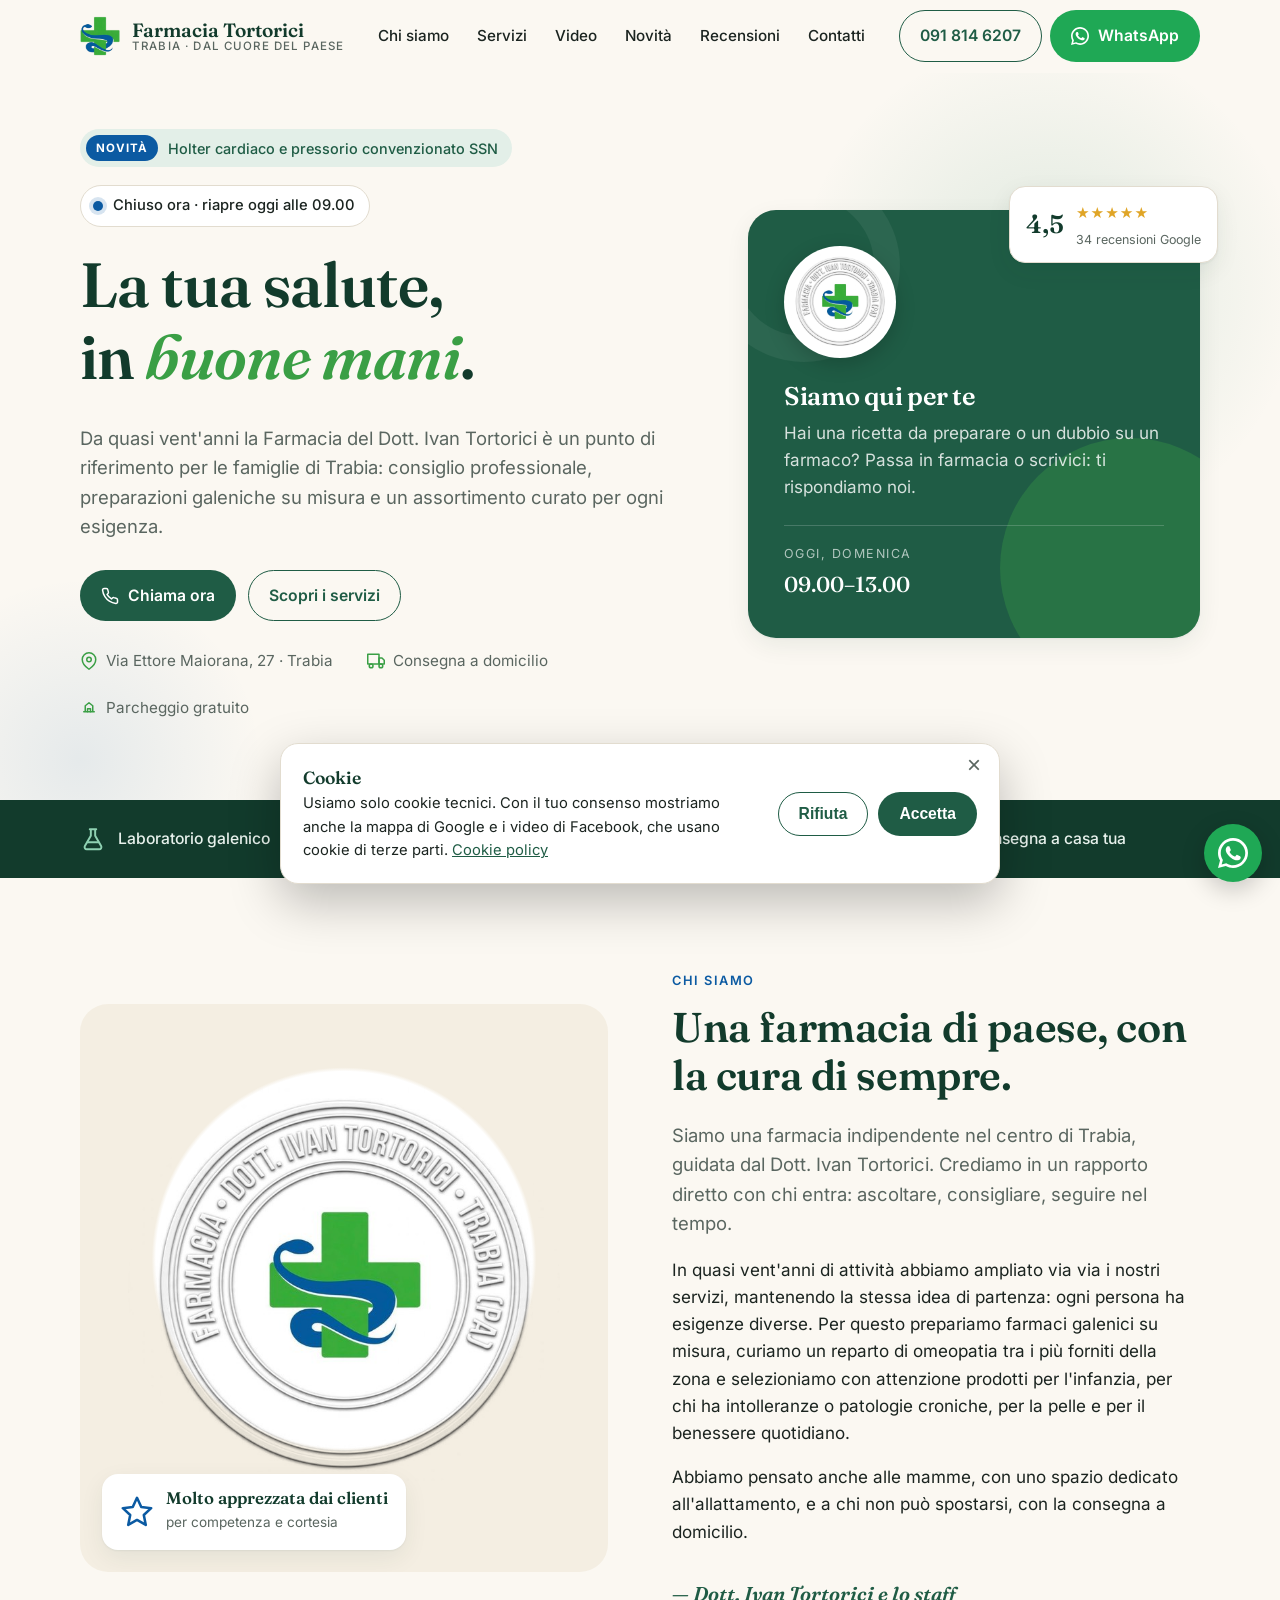
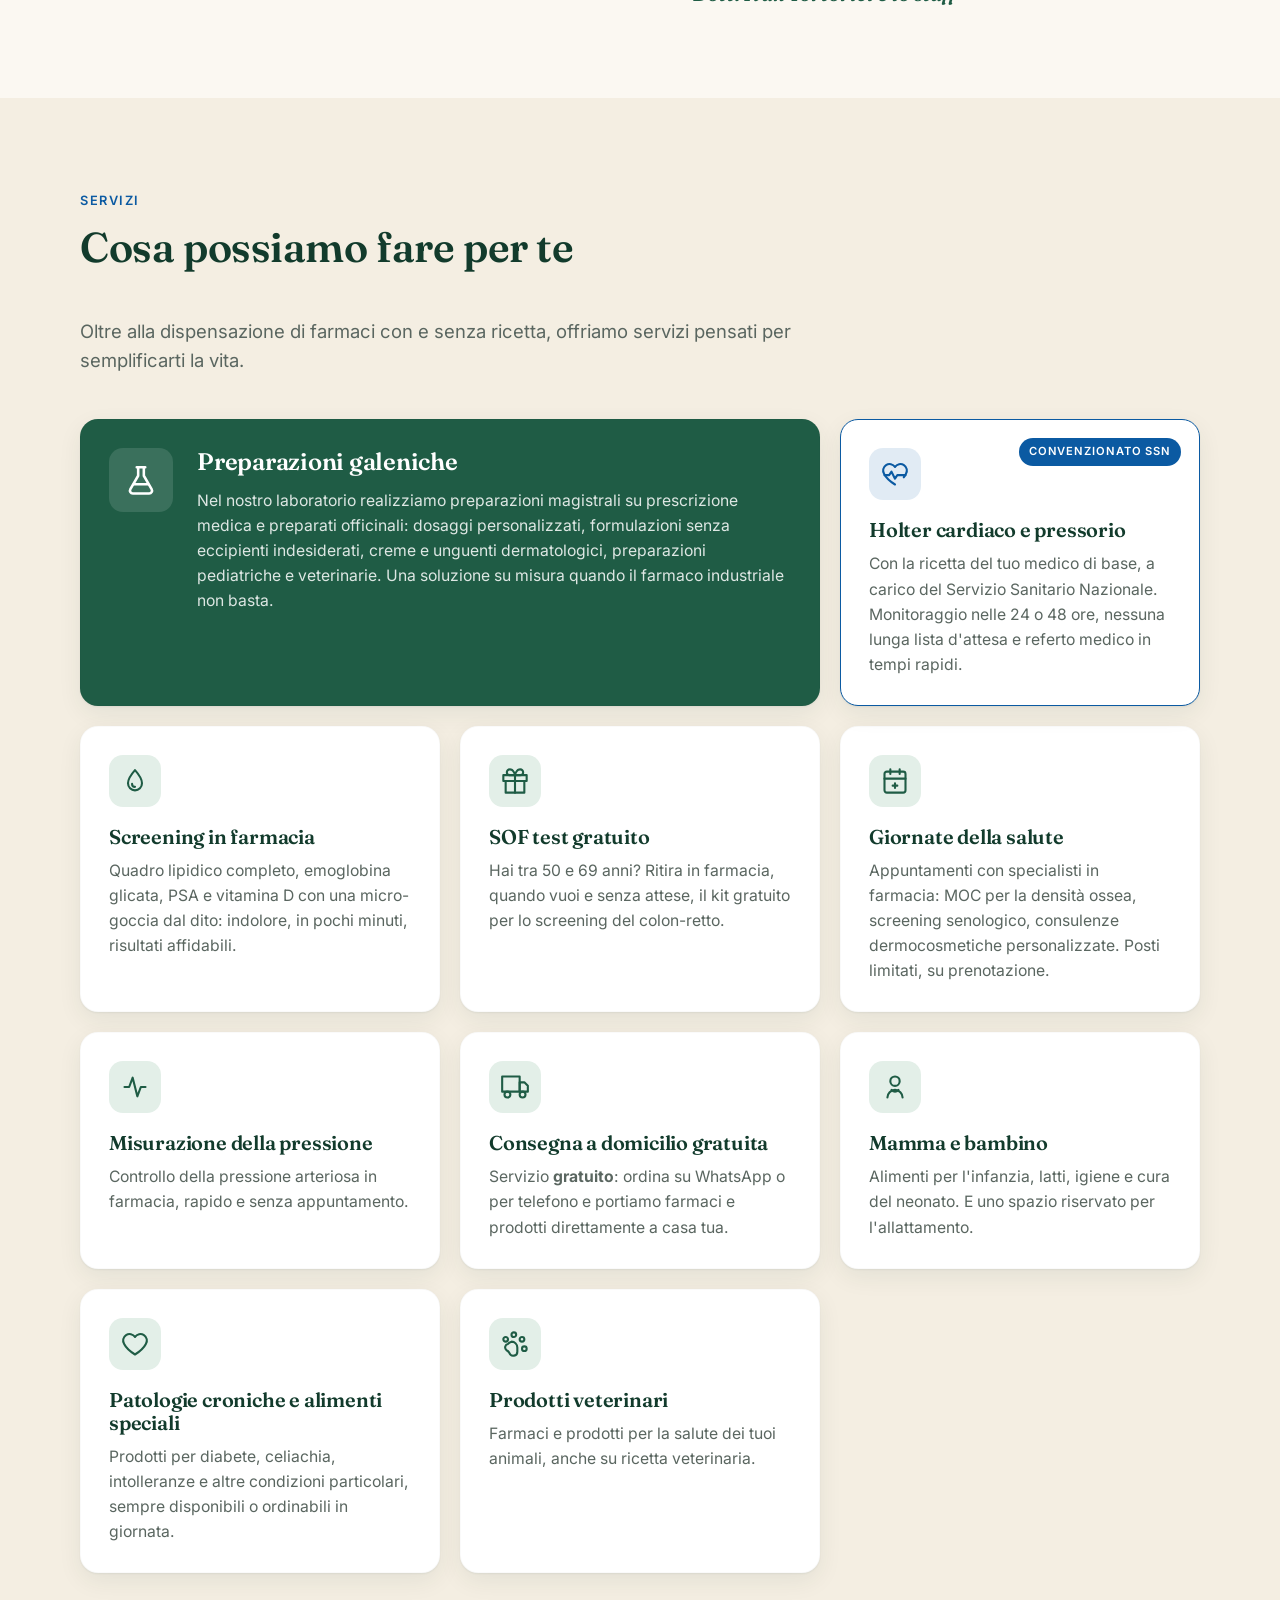
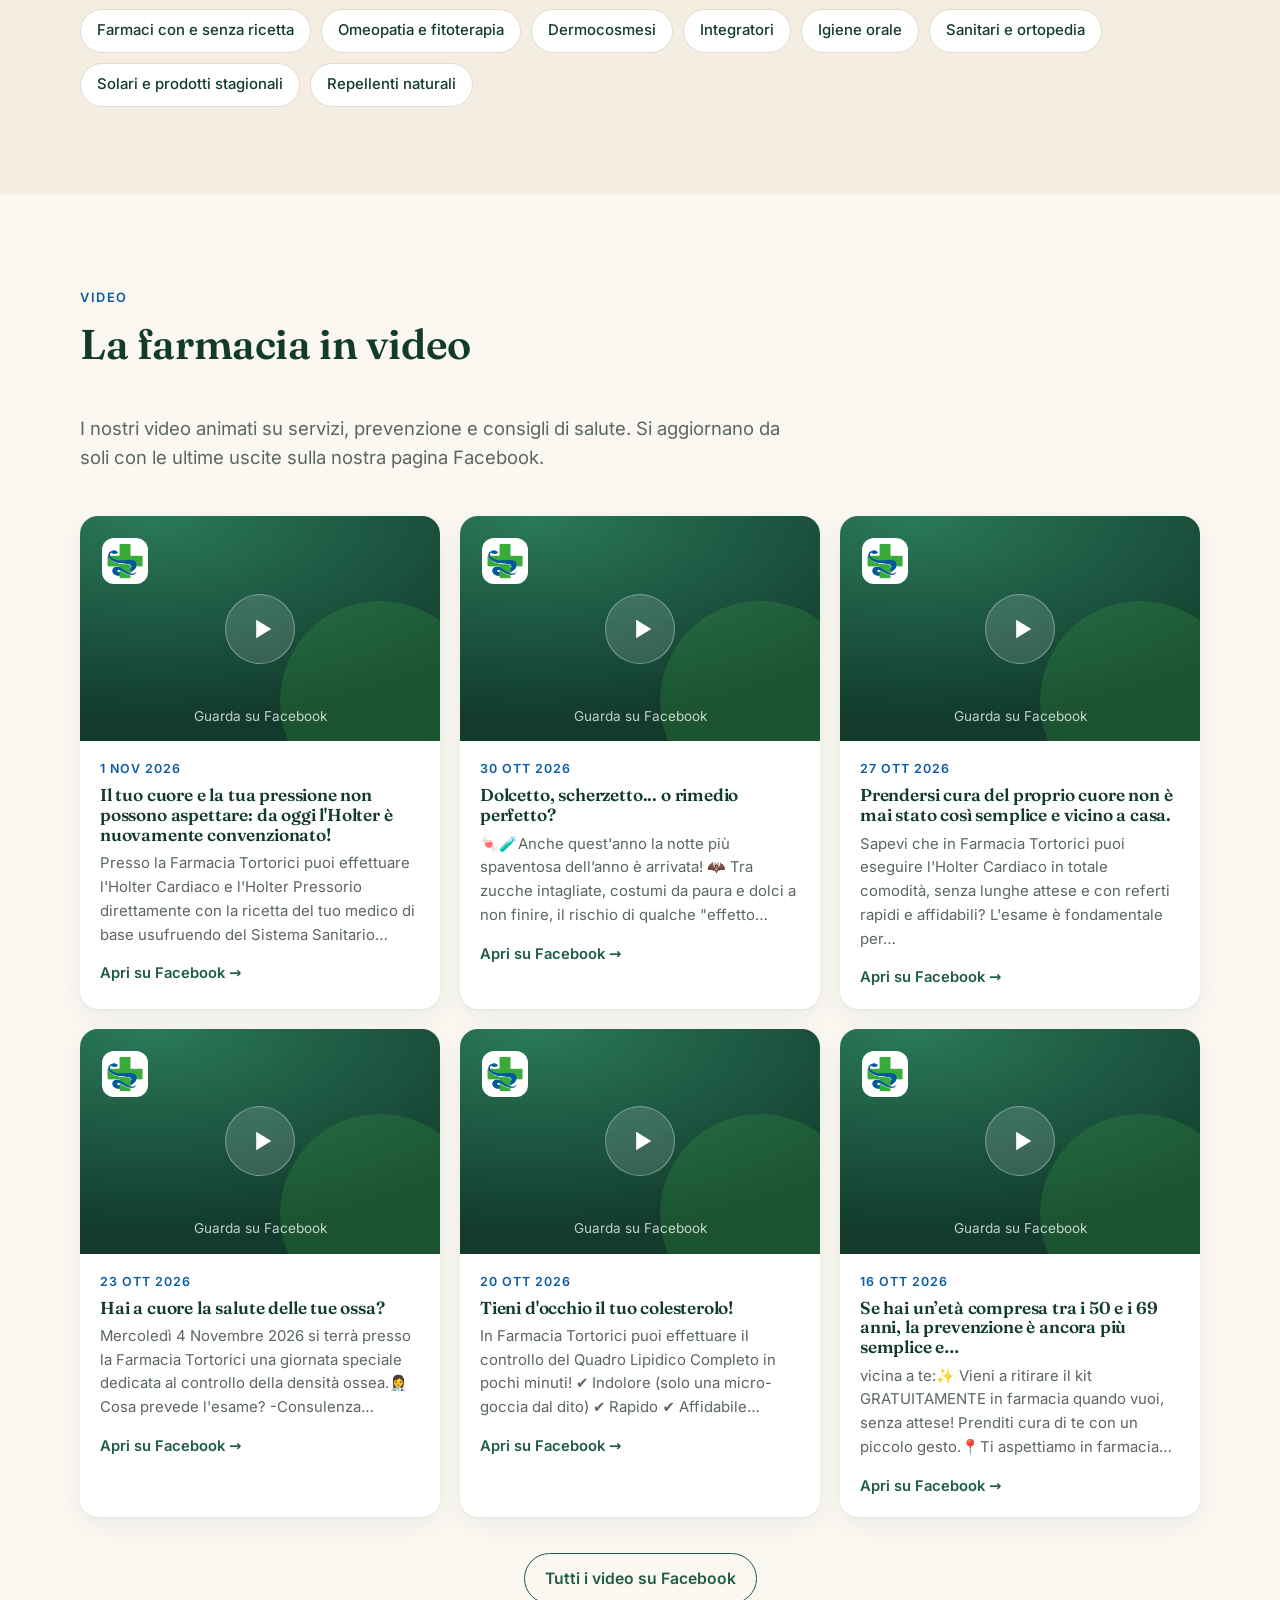
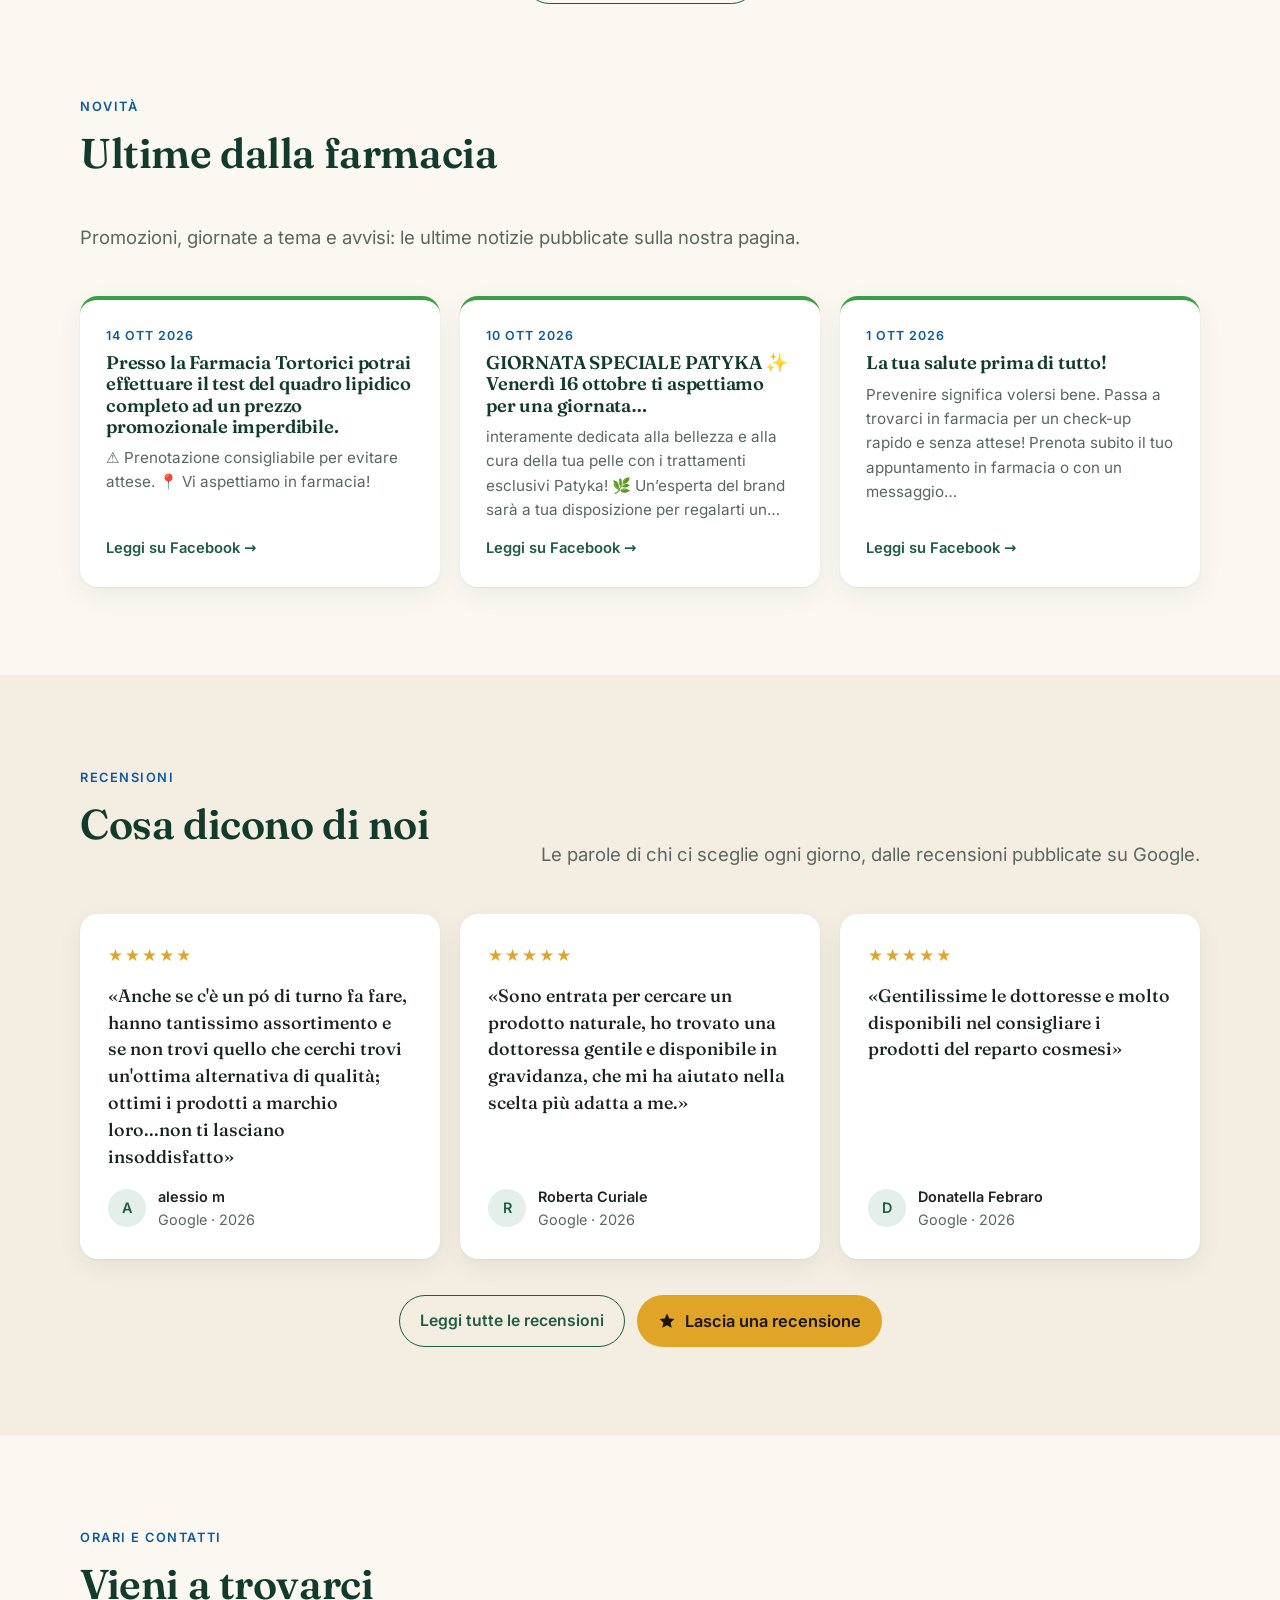
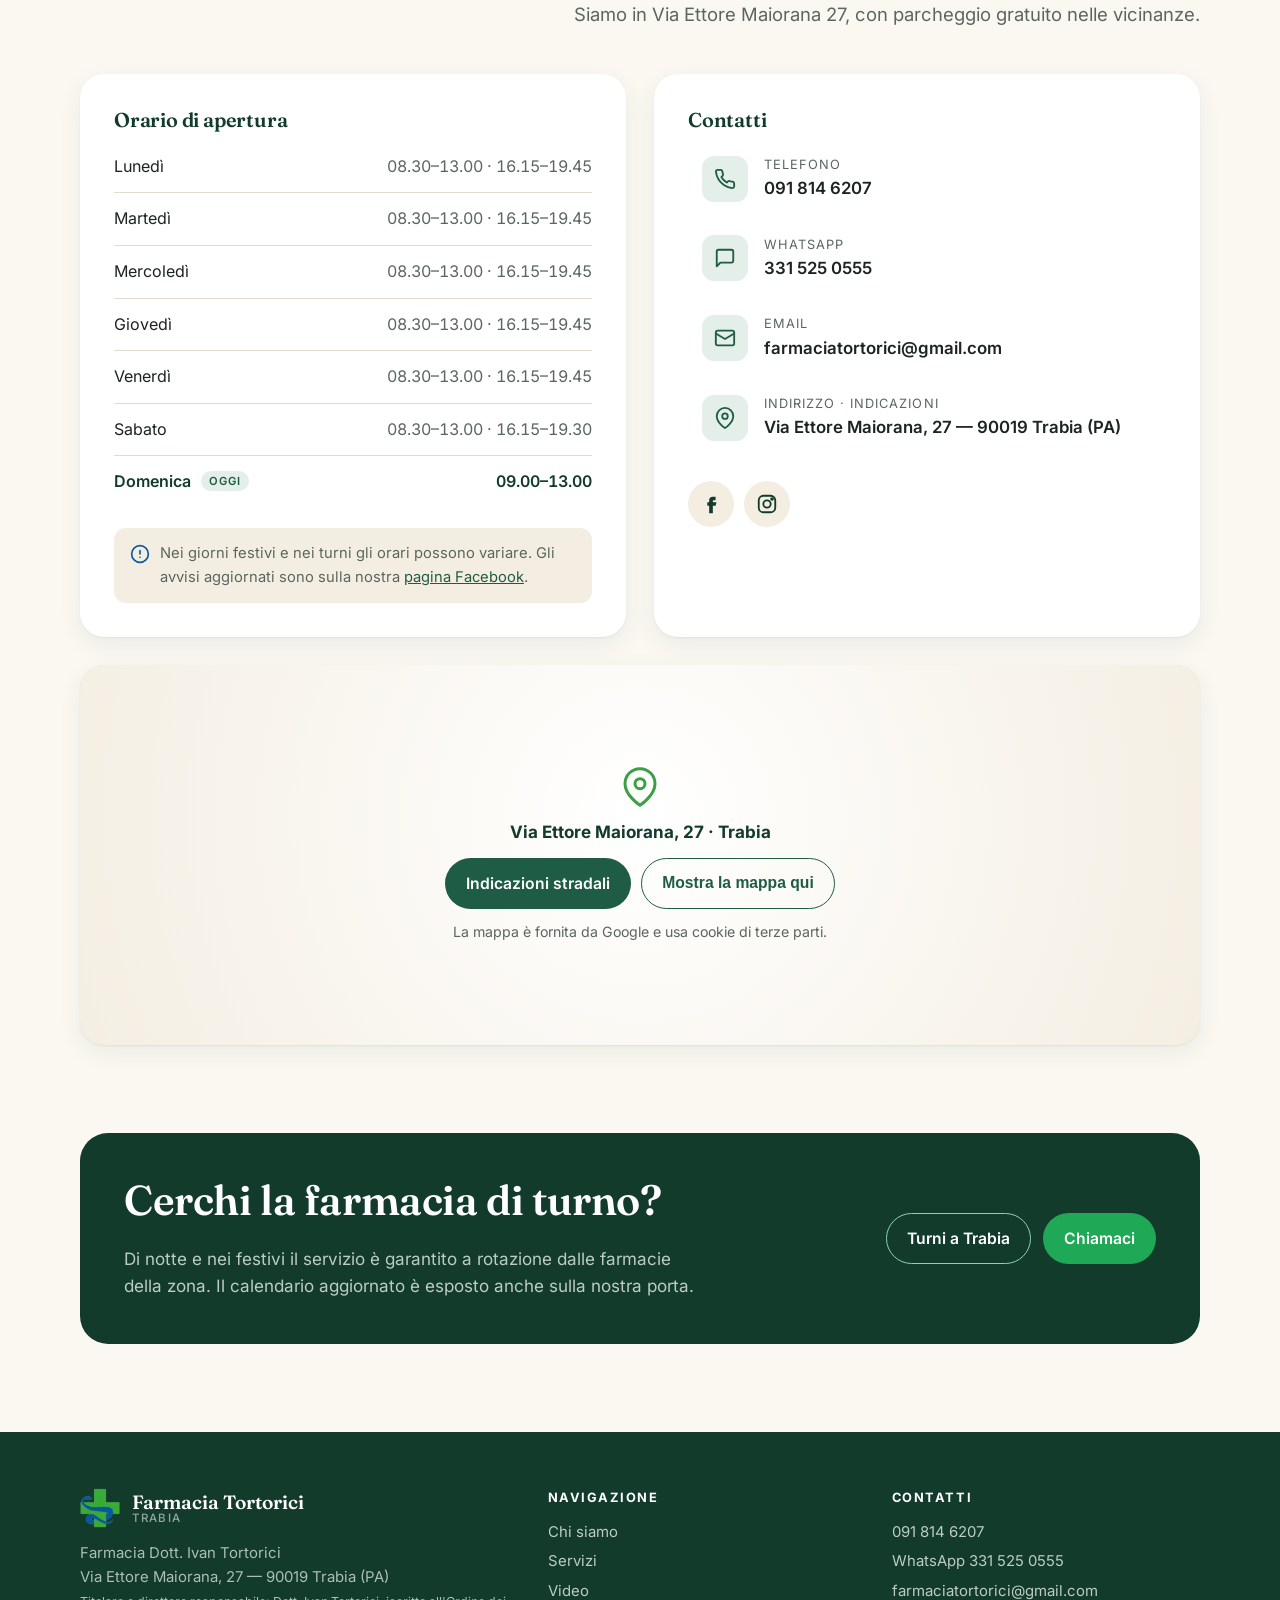
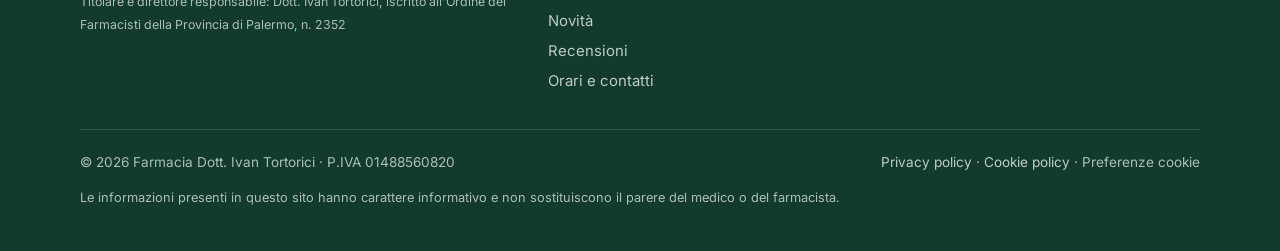
==== commit c0a4aade: "Aggiunge iscrizione all'Ordine dei Farmacisti n. 2352 Co-Authored-By: Claude Opus 5.5 <noreply@anthr" ====
--- a/index.html
+++ b/index.html
@@ -375,7 +375,7 @@
           <img class="brand-mark" src="img/logo-croce.png" alt="" width="40" height="40">
           <span class="brand-name">Farmacia Tortorici<small>Trabia</small></span>
         </a>
-        <p>Farmacia Dott. Ivan Tortorici<br>Via Ettore Maiorana, 27 — 90019 Trabia (PA)</p>
+        <p>Farmacia Dott. Ivan Tortorici<br>Via Ettore Maiorana, 27 — 90019 Trabia (PA)<br><small>Titolare e direttore responsabile: Dott. Ivan Tortorici, iscritto all'Ordine dei Farmacisti della Provincia di Palermo, n. 2352</small></p>
       </div>
       <div>
         <h4>Navigazione</h4>
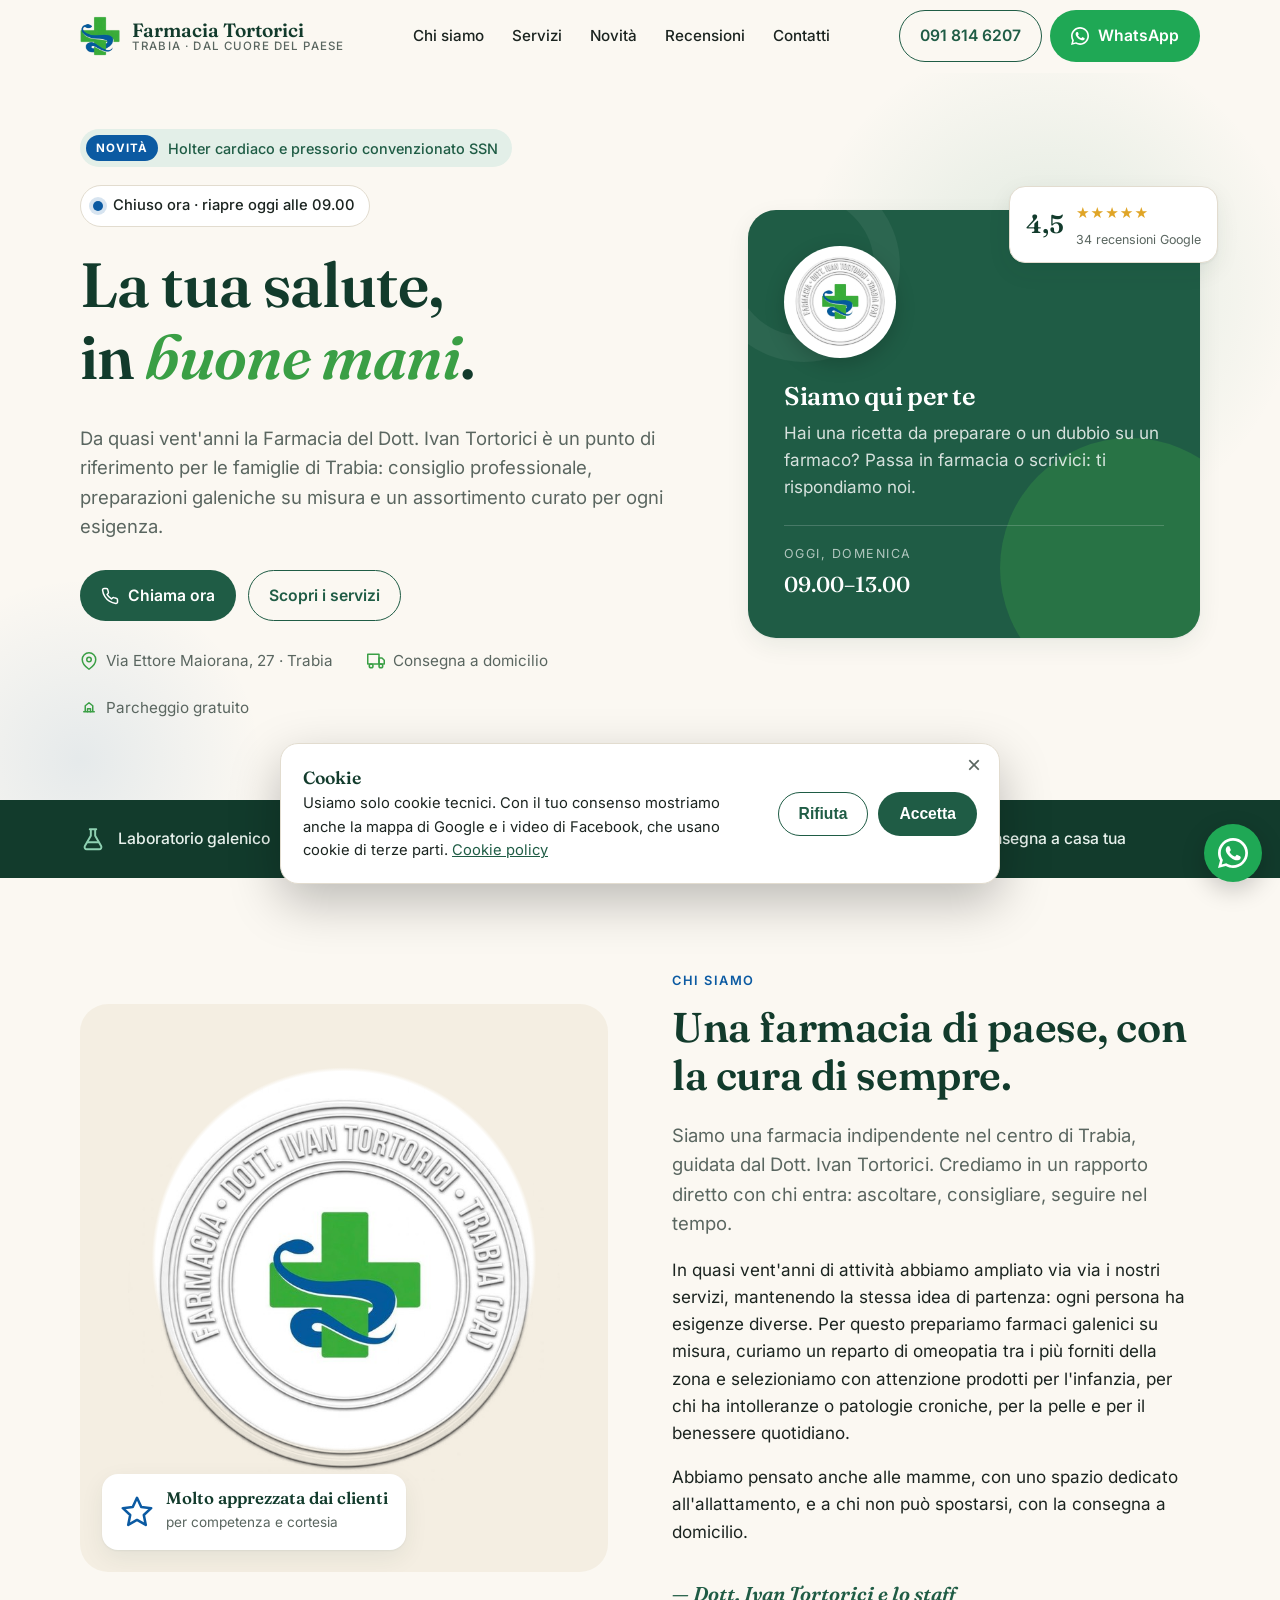
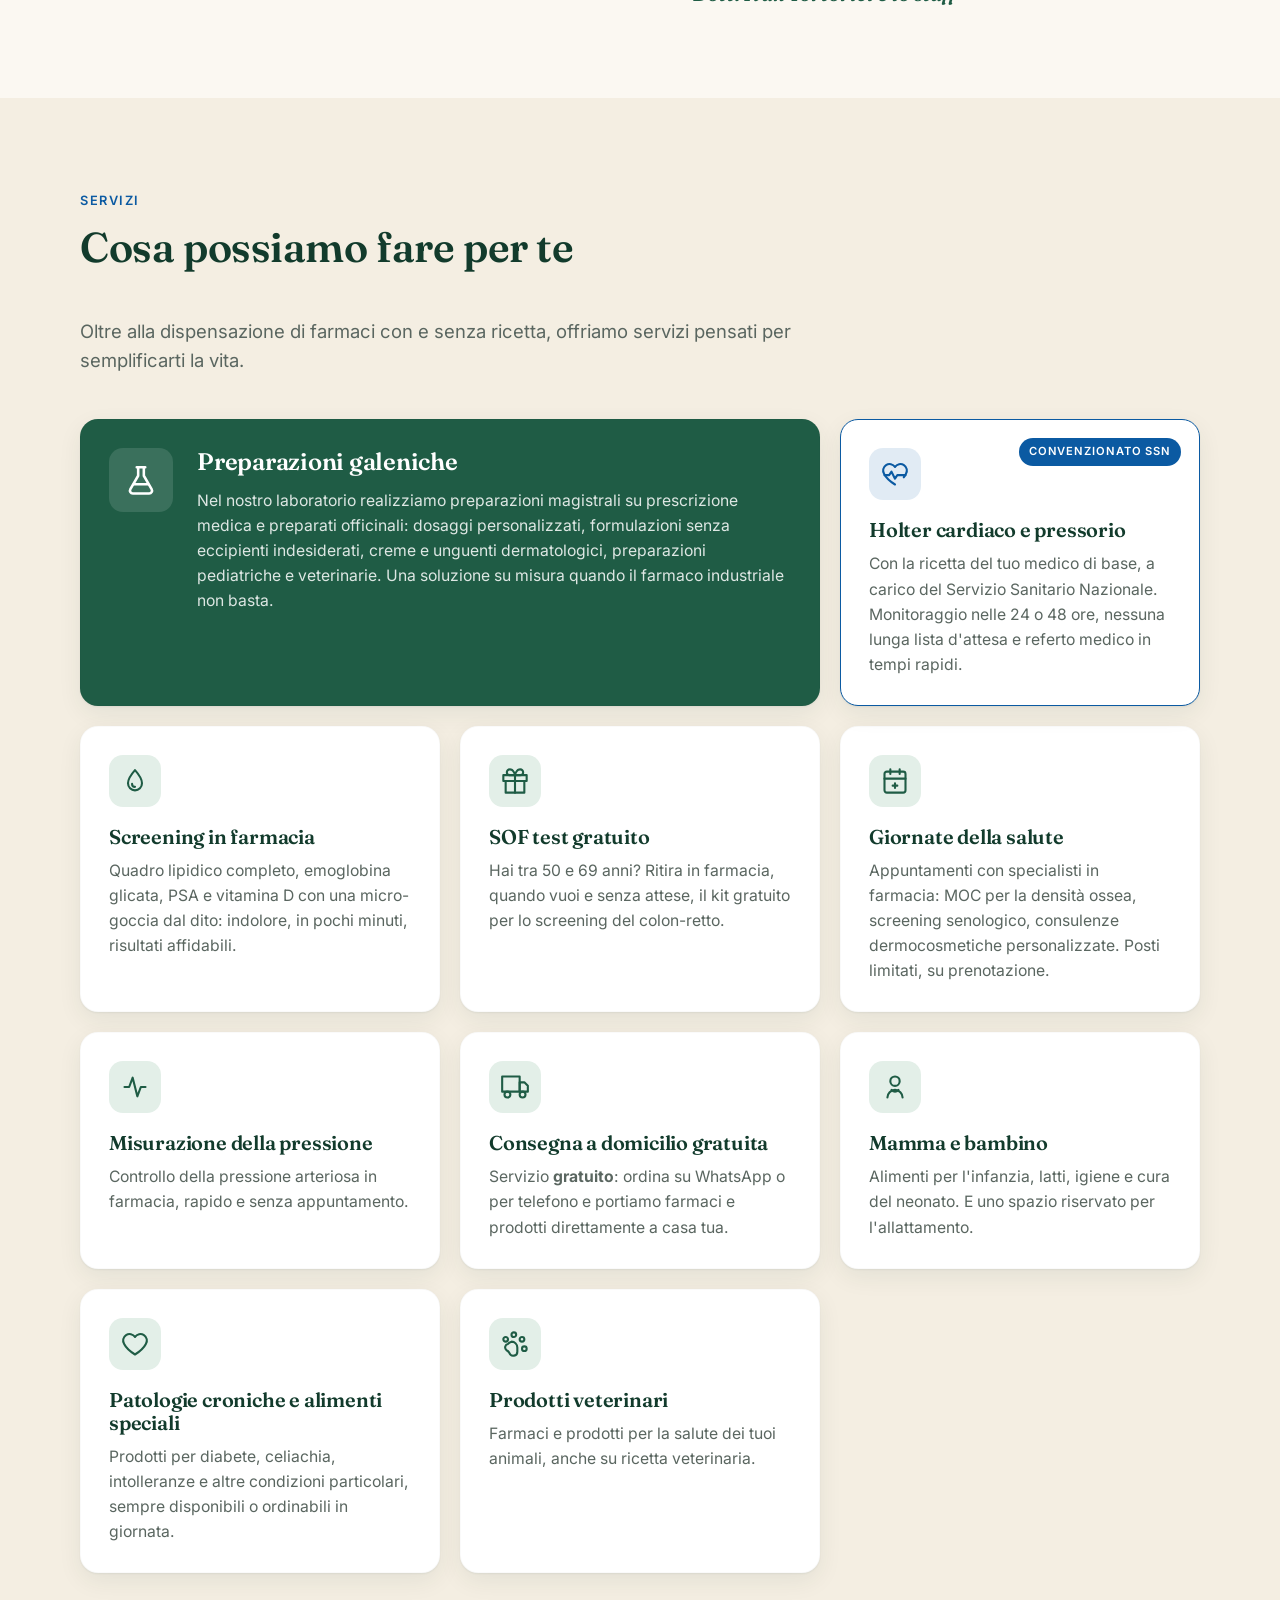
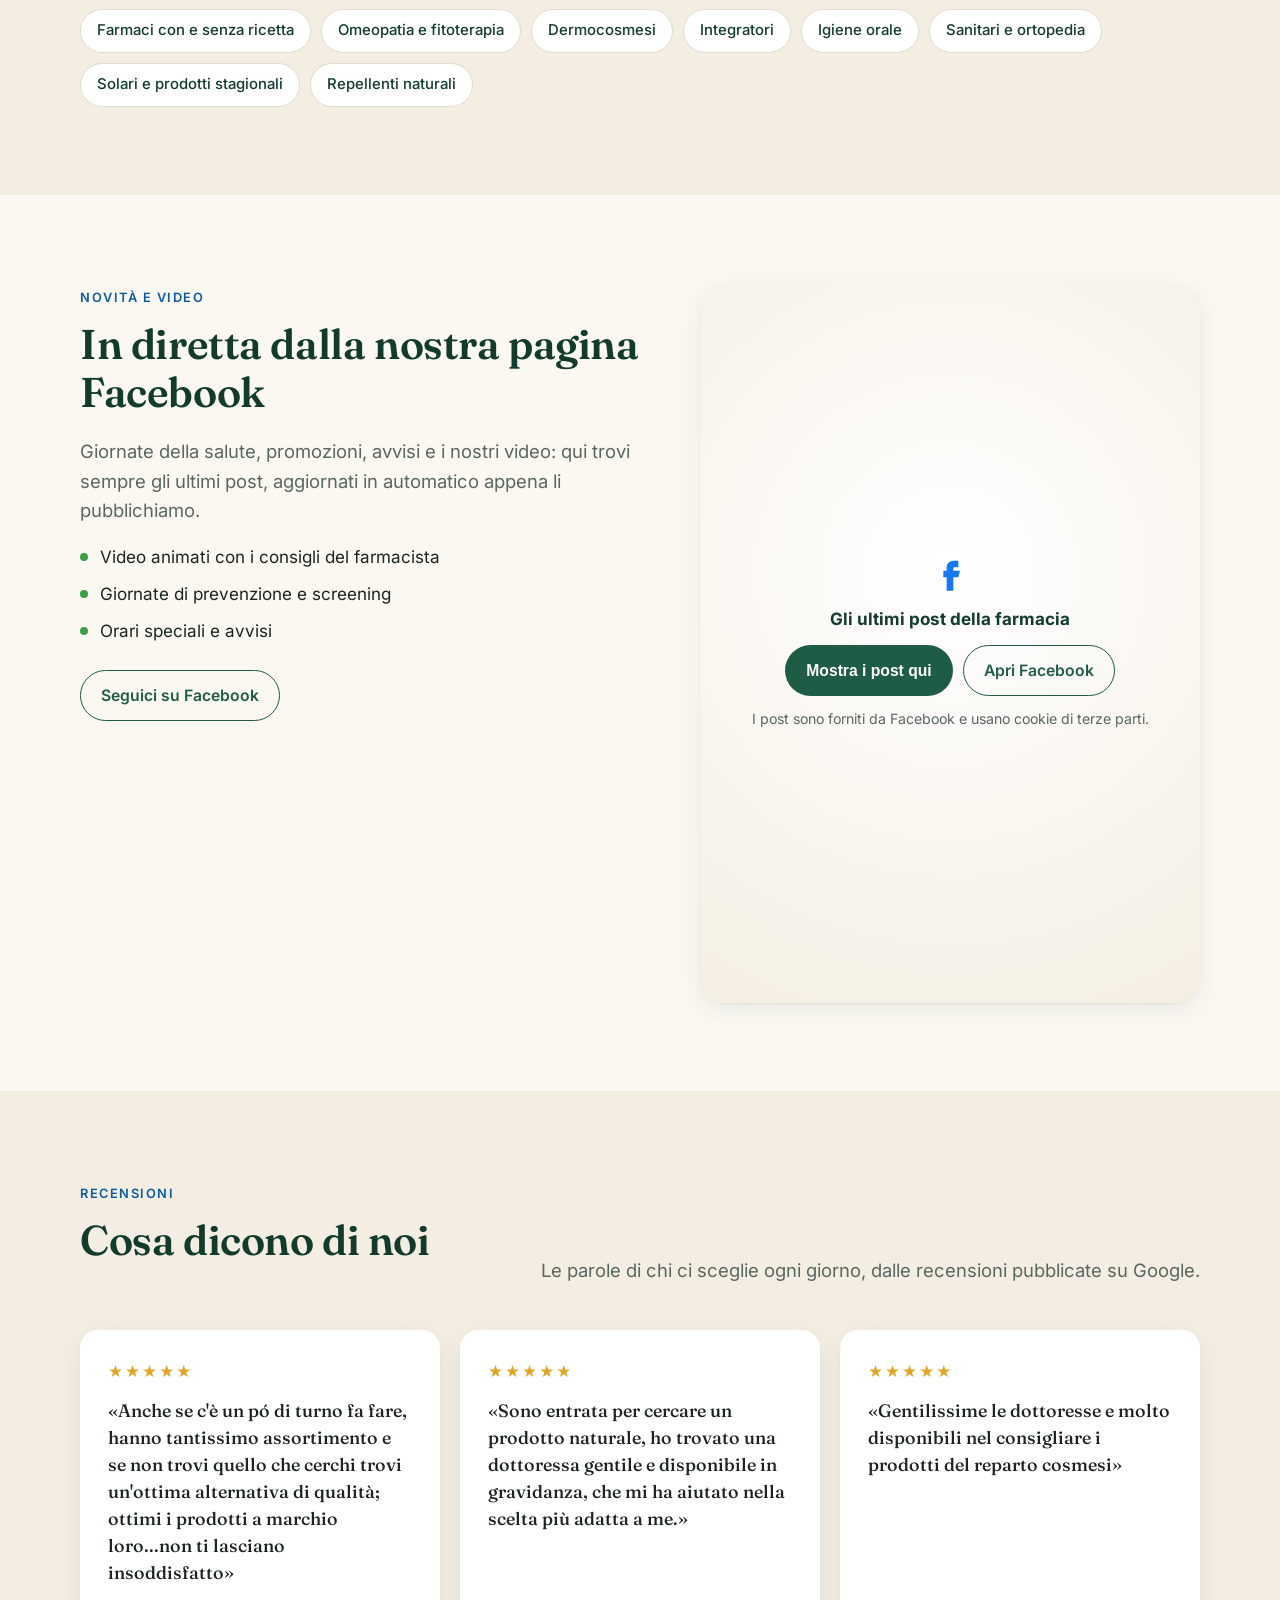
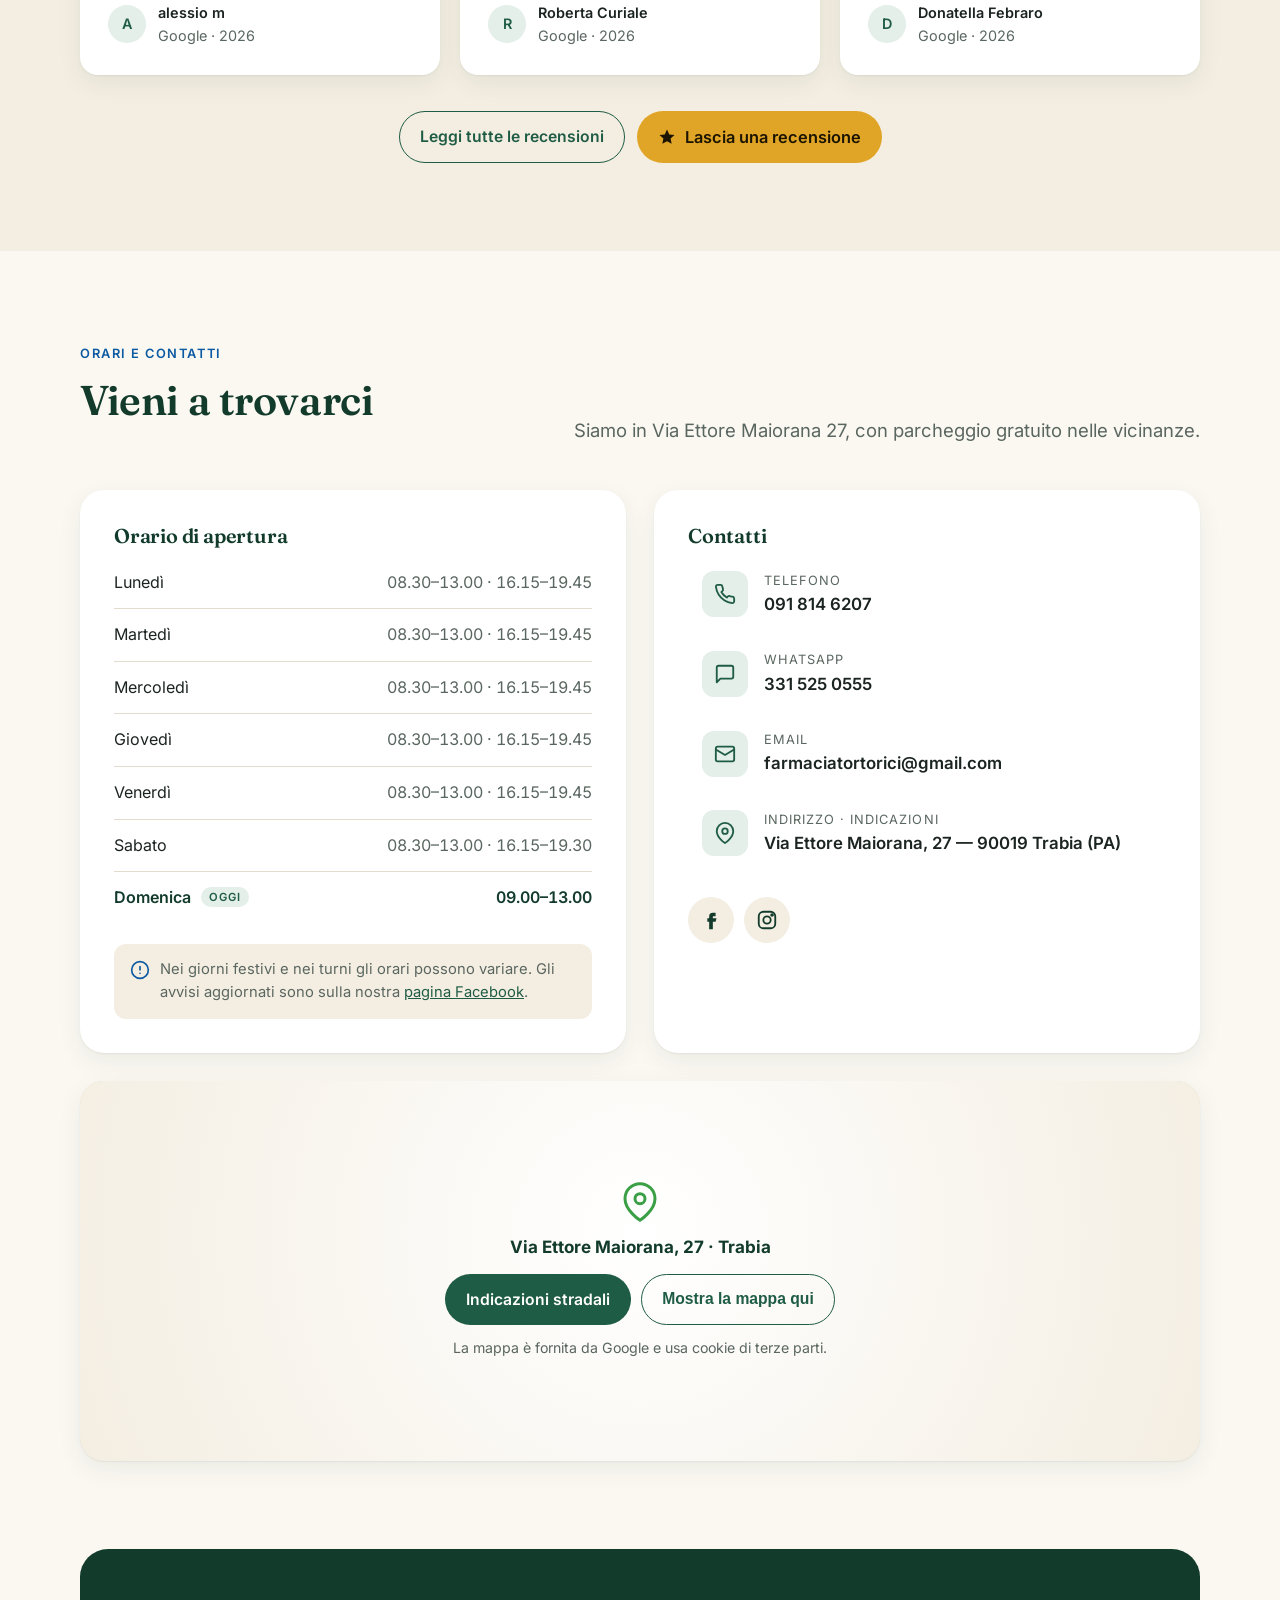
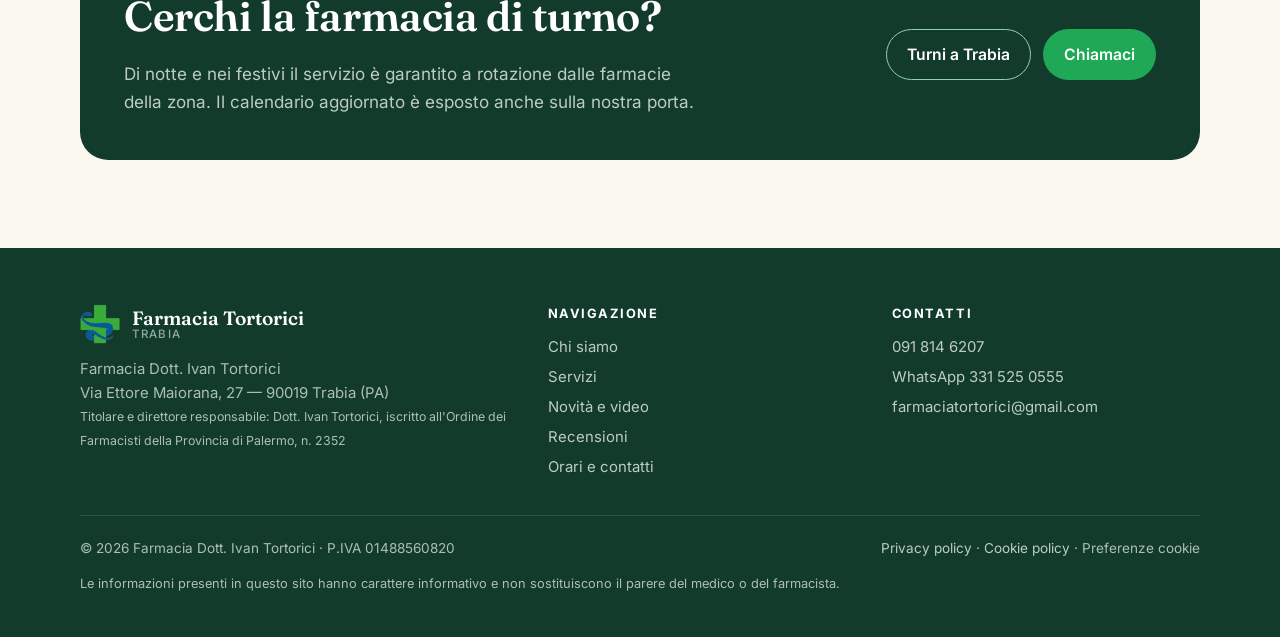
==== commit cfe1be6e: "Facebook in diretta con il plugin ufficiale della pagina Il sito non dipende più da aggiornamenti es" ====
--- a/index.html
+++ b/index.html
@@ -57,8 +57,7 @@
     <ul class="menu" id="menu">
       <li><a href="#chi-siamo">Chi siamo</a></li>
       <li><a href="#servizi">Servizi</a></li>
-      <li><a href="#video">Video</a></li>
-      <li><a href="#novita">Novità</a></li>
+      <li><a href="#facebook">Novità</a></li>
       <li><a href="recensioni.html">Recensioni</a></li>
       <li><a href="#orari">Contatti</a></li>
     </ul>
@@ -239,34 +238,34 @@
   </div>
 </section>
 
-<!-- ============ VIDEO ============ -->
-<section id="video">
-  <div class="wrap">
-    <div class="sec-head reveal">
-      <div>
-        <span class="eyebrow">Video</span>
-        <h2>La farmacia in video</h2>
-      </div>
-      <p class="lead">I nostri video animati su servizi, prevenzione e consigli di salute. Si aggiornano da soli con le ultime uscite sulla nostra pagina Facebook.</p>
-    </div>
-    <div class="video-grid" id="video-grid"></div>
-    <div class="reviews-cta reveal">
-      <a class="btn btn-ghost" href="https://www.facebook.com/farmatortorici/" target="_blank" rel="noopener">Tutti i video su Facebook</a>
-    </div>
-  </div>
-</section>
-
-<!-- ============ NOVITÀ DA FACEBOOK ============ -->
-<section id="novita" style="padding-top:0">
-  <div class="wrap">
-    <div class="sec-head reveal">
-      <div>
-        <span class="eyebrow">Novità</span>
-        <h2>Ultime dalla farmacia</h2>
-      </div>
-      <p class="lead">Promozioni, giornate a tema e avvisi: le ultime notizie pubblicate sulla nostra pagina.</p>
-    </div>
-    <div class="news-grid" id="news-grid"></div>
+<!-- ============ FACEBOOK (in diretta) ============ -->
+<section id="facebook">
+  <div class="wrap fb-grid">
+    <div class="reveal">
+      <span class="eyebrow">Novità e video</span>
+      <h2>In diretta dalla nostra pagina Facebook</h2>
+      <p class="lead">Giornate della salute, promozioni, avvisi e i nostri video: qui trovi sempre gli ultimi post, aggiornati in automatico appena li pubblichiamo.</p>
+      <ul class="fb-points">
+        <li>Video animati con i consigli del farmacista</li>
+        <li>Giornate di prevenzione e screening</li>
+        <li>Orari speciali e avvisi</li>
+      </ul>
+      <a class="btn btn-ghost" href="https://www.facebook.com/farmatortorici/" target="_blank" rel="noopener">Seguici su Facebook</a>
+    </div>
+    <div class="fb-box reveal">
+      <iframe title="Ultimi post della pagina Facebook della Farmacia Tortorici" loading="lazy"
+        data-consent-src="https://www.facebook.com/plugins/page.php?href=https%3A%2F%2Fwww.facebook.com%2Ffarmatortorici&tabs=timeline&width=500&height=720&small_header=false&adapt_container_width=true&hide_cover=false&show_facepile=false"
+        allow="encrypted-media; picture-in-picture; fullscreen; clipboard-write" hidden></iframe>
+      <div class="map-ph fb-ph">
+        <svg viewBox="0 0 24 24" fill="currentColor" aria-hidden="true"><path d="M14 8h3V4h-3a4 4 0 0 0-4 4v2H8v4h2v8h4v-8h3l1-4h-4V8.5c0-.3.2-.5.5-.5z"/></svg>
+        <strong>Gli ultimi post della farmacia</strong>
+        <div class="map-ph-actions">
+          <button type="button" class="btn btn-primary" data-consent-accept hidden>Mostra i post qui</button>
+          <a class="btn btn-ghost" href="https://www.facebook.com/farmatortorici/" target="_blank" rel="noopener">Apri Facebook</a>
+        </div>
+        <small data-consent-note hidden>I post sono forniti da Facebook e usano cookie di terze parti.</small>
+      </div>
+    </div>
   </div>
 </section>
 
@@ -382,8 +381,7 @@
         <ul>
           <li><a href="#chi-siamo">Chi siamo</a></li>
           <li><a href="#servizi">Servizi</a></li>
-          <li><a href="#video">Video</a></li>
-          <li><a href="#novita">Novità</a></li>
+          <li><a href="#facebook">Novità e video</a></li>
           <li><a href="recensioni.html">Recensioni</a></li>
           <li><a href="#orari">Orari e contatti</a></li>
         </ul>
@@ -410,7 +408,6 @@
 </a>
 
 <script src="consent.js"></script>
-<script src="facebook-data.js"></script>
 <script src="reviews-data.js"></script>
 <script>
 /* ===== ORARI: modifica qui =====
@@ -482,54 +479,6 @@
       </figure>`).join("");
 })();
 
-/* ===== CONTENUTI DA FACEBOOK (file facebook-data.js, aggiornato via Metricool) ===== */
-(function(){
-  const posts = (window.FB_POSTS || []);
-  const esc = t => t.replace(/[&<>"]/g, c => ({"&":"&amp;","<":"&lt;",">":"&gt;",'"':"&quot;"}[c]));
-  const MESI = ["gen","feb","mar","apr","mag","giu","lug","ago","set","ott","nov","dic"];
-  const fdate = d => { const [y,m,g] = d.split("-"); return `${+g} ${MESI[+m-1]} ${y}`; };
-  const strip = t => t.replace(/^[^\p{L}\p{N}]+/u, "");
-  function split(t){
-    const flat = t.replace(/\s*\n+\s*/g, " ").replace(/([.!?])(?=\p{Lu})/gu, "$1 ").trim();
-    // prima frase "vera": termina con . ! ? non seguito/preceduto da altri punti
-    const m = flat.match(/^(.{20,120}?[^.][.!?])(?![.!?])(\s|$)/u);
-    let title, rest;
-    if (m) { title = m[1]; rest = flat.slice(m[1].length); }
-    else { const cut = flat.slice(0, 90).replace(/\s\S*$/, ""); title = cut + "…"; rest = flat.slice(cut.length); }
-    let body = rest.trim();
-    if (body.length > 170) body = body.slice(0, 168).replace(/\s\S*$/, "") + "…";
-    return { title: strip(title), body };
-  }
-  // embed del player Facebook solo sul sito pubblicato (non in anteprima)
-  const canEmbed = window.Consenso ? Consenso.esterni() : false;
-  const play = '<svg viewBox="0 0 24 24" fill="currentColor" aria-hidden="true"><path d="M7 4v16l13-8z"/></svg>';
-
-  const videos = posts.filter(p => p.tipo === "video" && p.testo.length >= 100).slice(0, 6);
-  function renderVideos(canEmbed){
-  document.getElementById("video-grid").innerHTML = videos.map(v => {
-    const { title, body } = split(v.testo);
-    const frame = canEmbed
-      ? `<iframe src="https://www.facebook.com/plugins/video.php?href=${encodeURIComponent(v.link)}&show_text=false" loading="lazy" allow="encrypted-media; picture-in-picture; fullscreen" allowfullscreen title="${esc(title)}"></iframe>`
-      : `<a class="vposter" href="${v.link}" target="_blank" rel="noopener" aria-label="Guarda su Facebook: ${esc(title)}">
-           <img src="img/logo-croce.png" alt="" class="vlogo"><span class="play">${play}</span><span class="soon">Guarda su Facebook</span></a>`;
-    return `<article class="vcard reveal">
-      <div class="vframe">${frame}</div>
-      <div class="vbody"><time>${fdate(v.data)}</time><h3>${esc(title)}</h3><p>${esc(body)}</p>
-        <a class="more" href="${v.link}" target="_blank" rel="noopener">Apri su Facebook →</a></div>
-    </article>`;
-  }).join("");
-  document.querySelectorAll("#video-grid .reveal").forEach(el => el.classList.add("in"));
-  }
-  renderVideos(canEmbed);
-  document.addEventListener("consenso", () => renderVideos(Consenso.esterni()));
-
-  const news = posts.filter(p => p.tipo !== "video" && p.testo.length >= 60).slice(0, 3);
-  document.getElementById("news-grid").innerHTML = news.map(n => {
-    const { title, body } = split(n.testo);
-    return `<a class="news reveal" href="${n.link}" target="_blank" rel="noopener">
-      <time>${fdate(n.data)}</time><h3>${esc(title)}</h3><p>${esc(body)}</p><span class="more">Leggi su Facebook →</span></a>`;
-  }).join("");
-})();
 document.getElementById("year").textContent = new Date().getFullYear();
 
 /* header ombra allo scroll */
--- a/style.css
+++ b/style.css
@@ -453,3 +453,12 @@
   .legal-page td:first-child{font-weight:600}
   .legal-page{overflow-wrap:anywhere}
 }
+
+/* ===== v8: Facebook in diretta ===== */
+.fb-grid{display:grid;grid-template-columns:1fr minmax(0,500px);gap:48px;align-items:start}
+.fb-points{list-style:none;padding:0;margin:0 0 24px;display:grid;gap:10px}
+.fb-points li::before{content:"";display:inline-block;width:8px;height:8px;border-radius:50%;background:var(--green-500);margin-right:12px;vertical-align:2px}
+.fb-box{position:relative;height:720px;border-radius:24px;overflow:hidden;background:var(--card);box-shadow:var(--shadow)}
+.fb-box iframe{width:100%;height:100%;border:0;display:block}
+.fb-ph svg{color:#1877f2}
+@media (max-width:1000px){.fb-grid{grid-template-columns:1fr}.fb-box{max-width:500px;width:100%;margin:0 auto;height:640px}}
